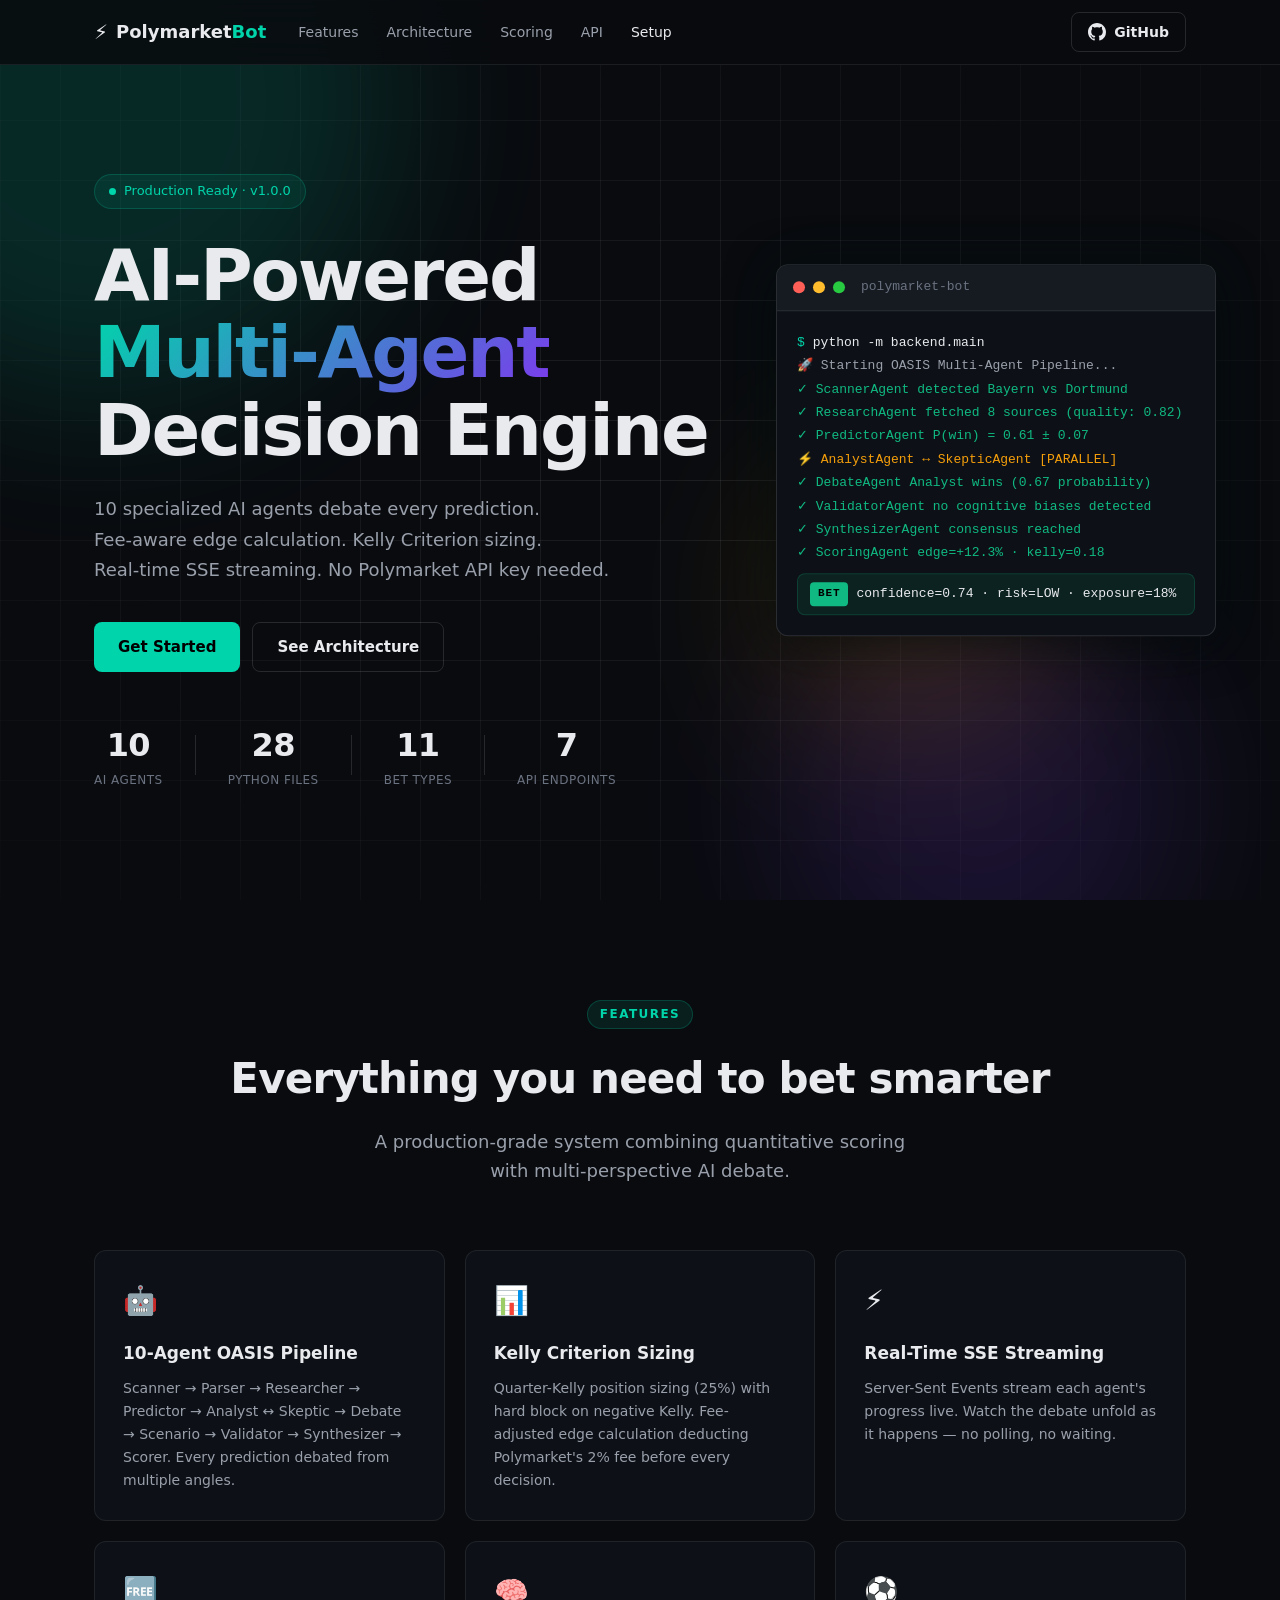
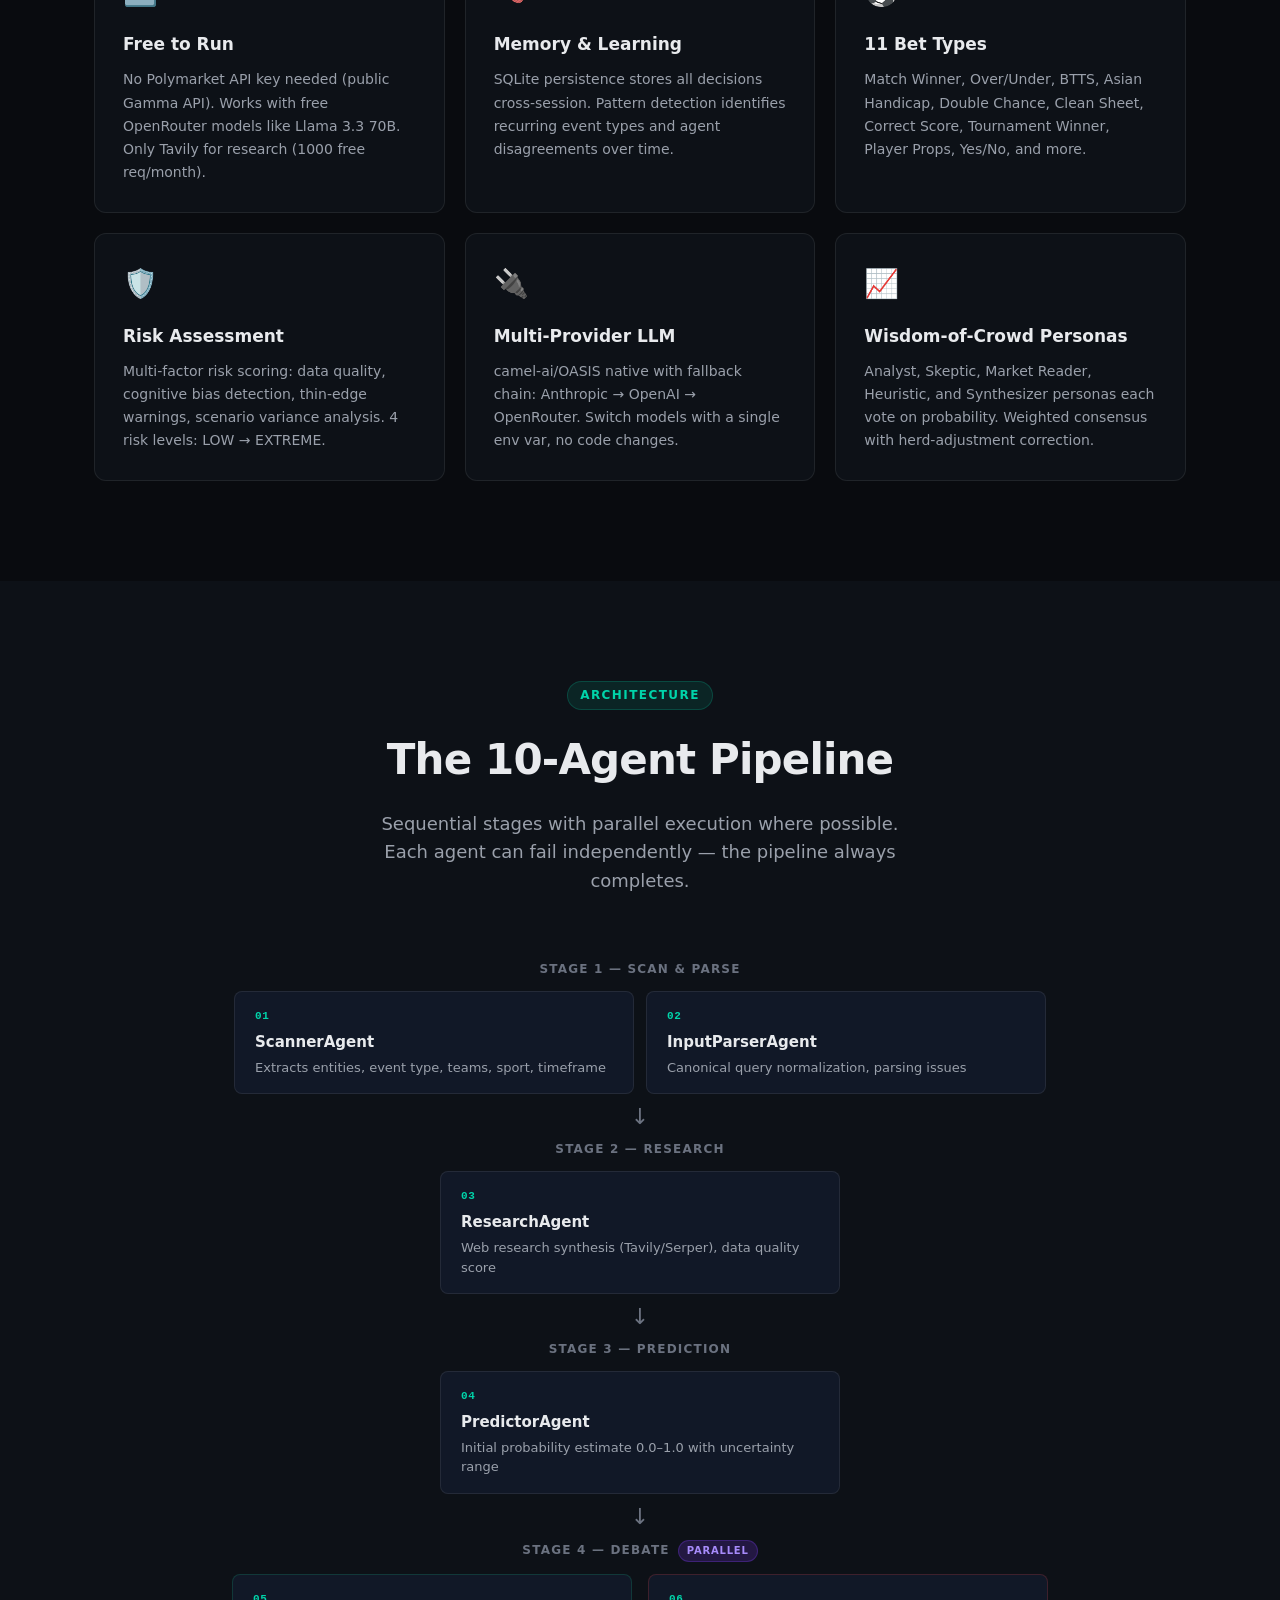
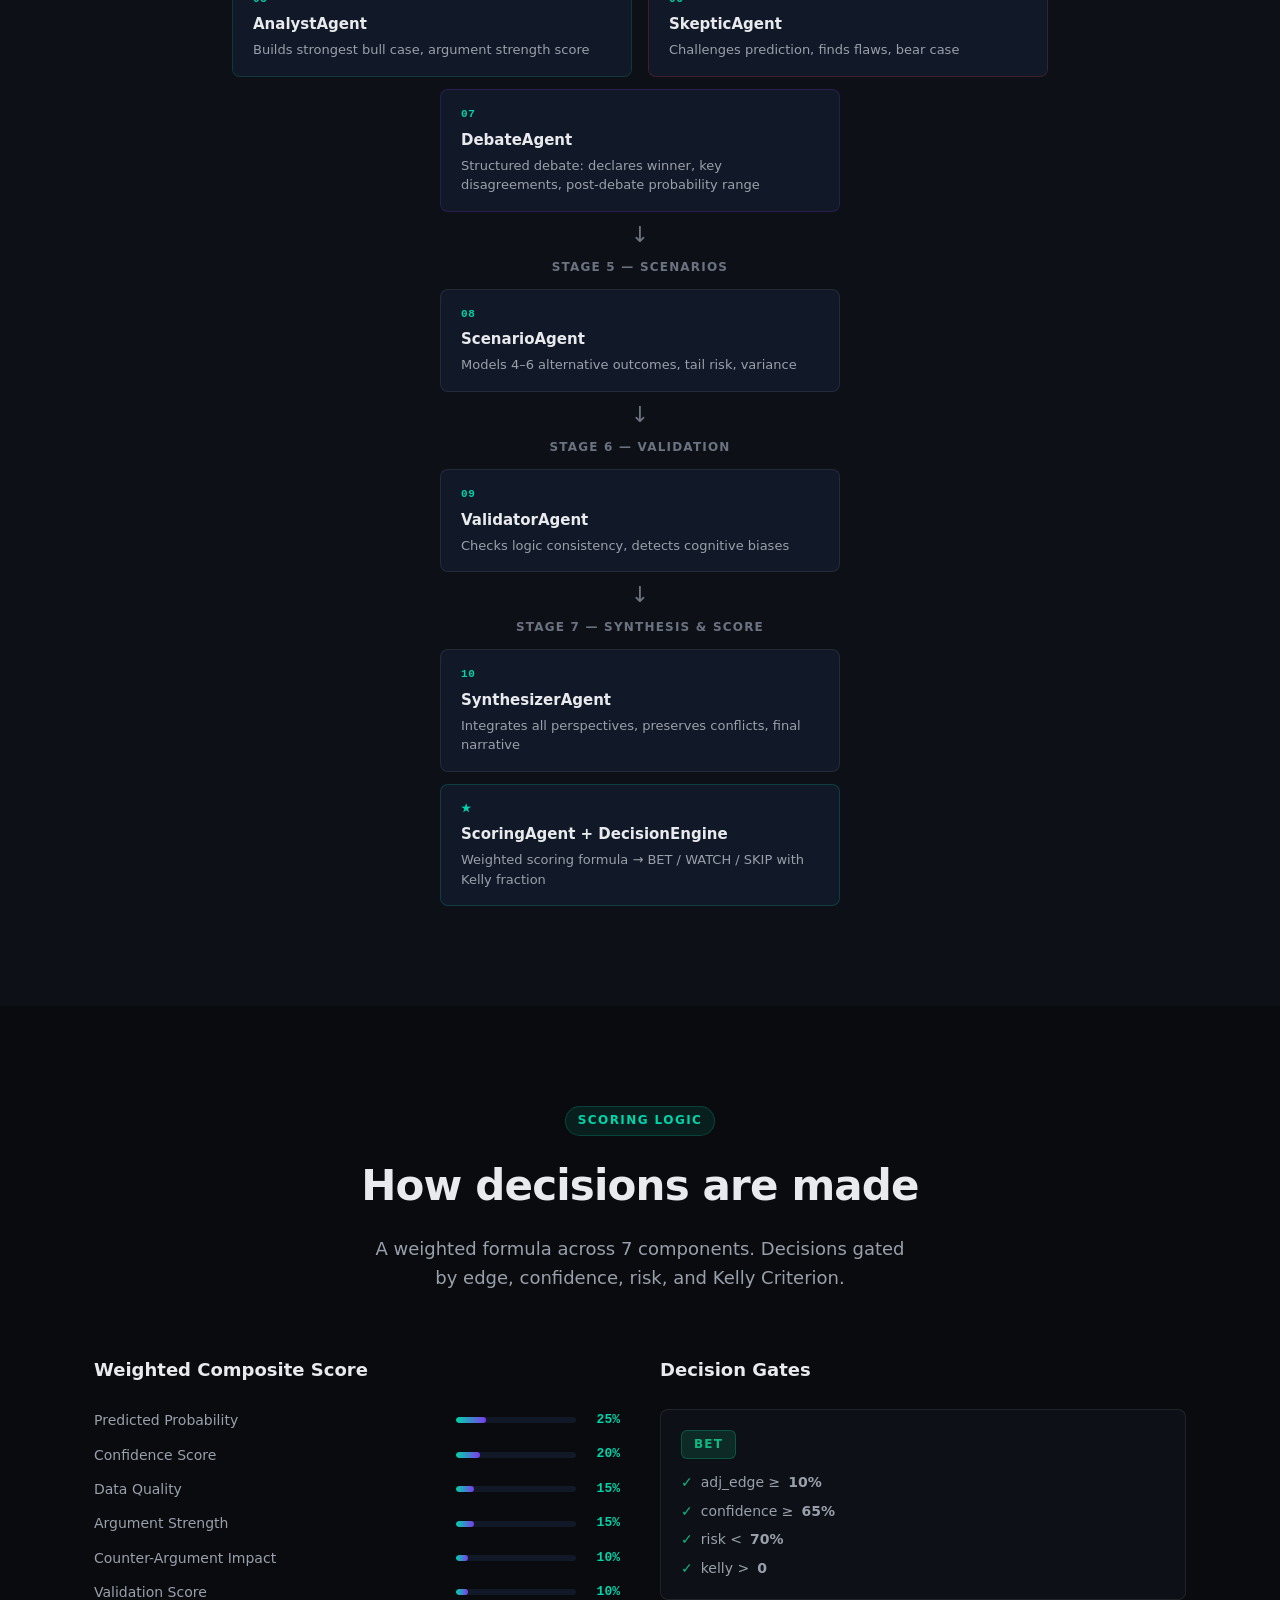
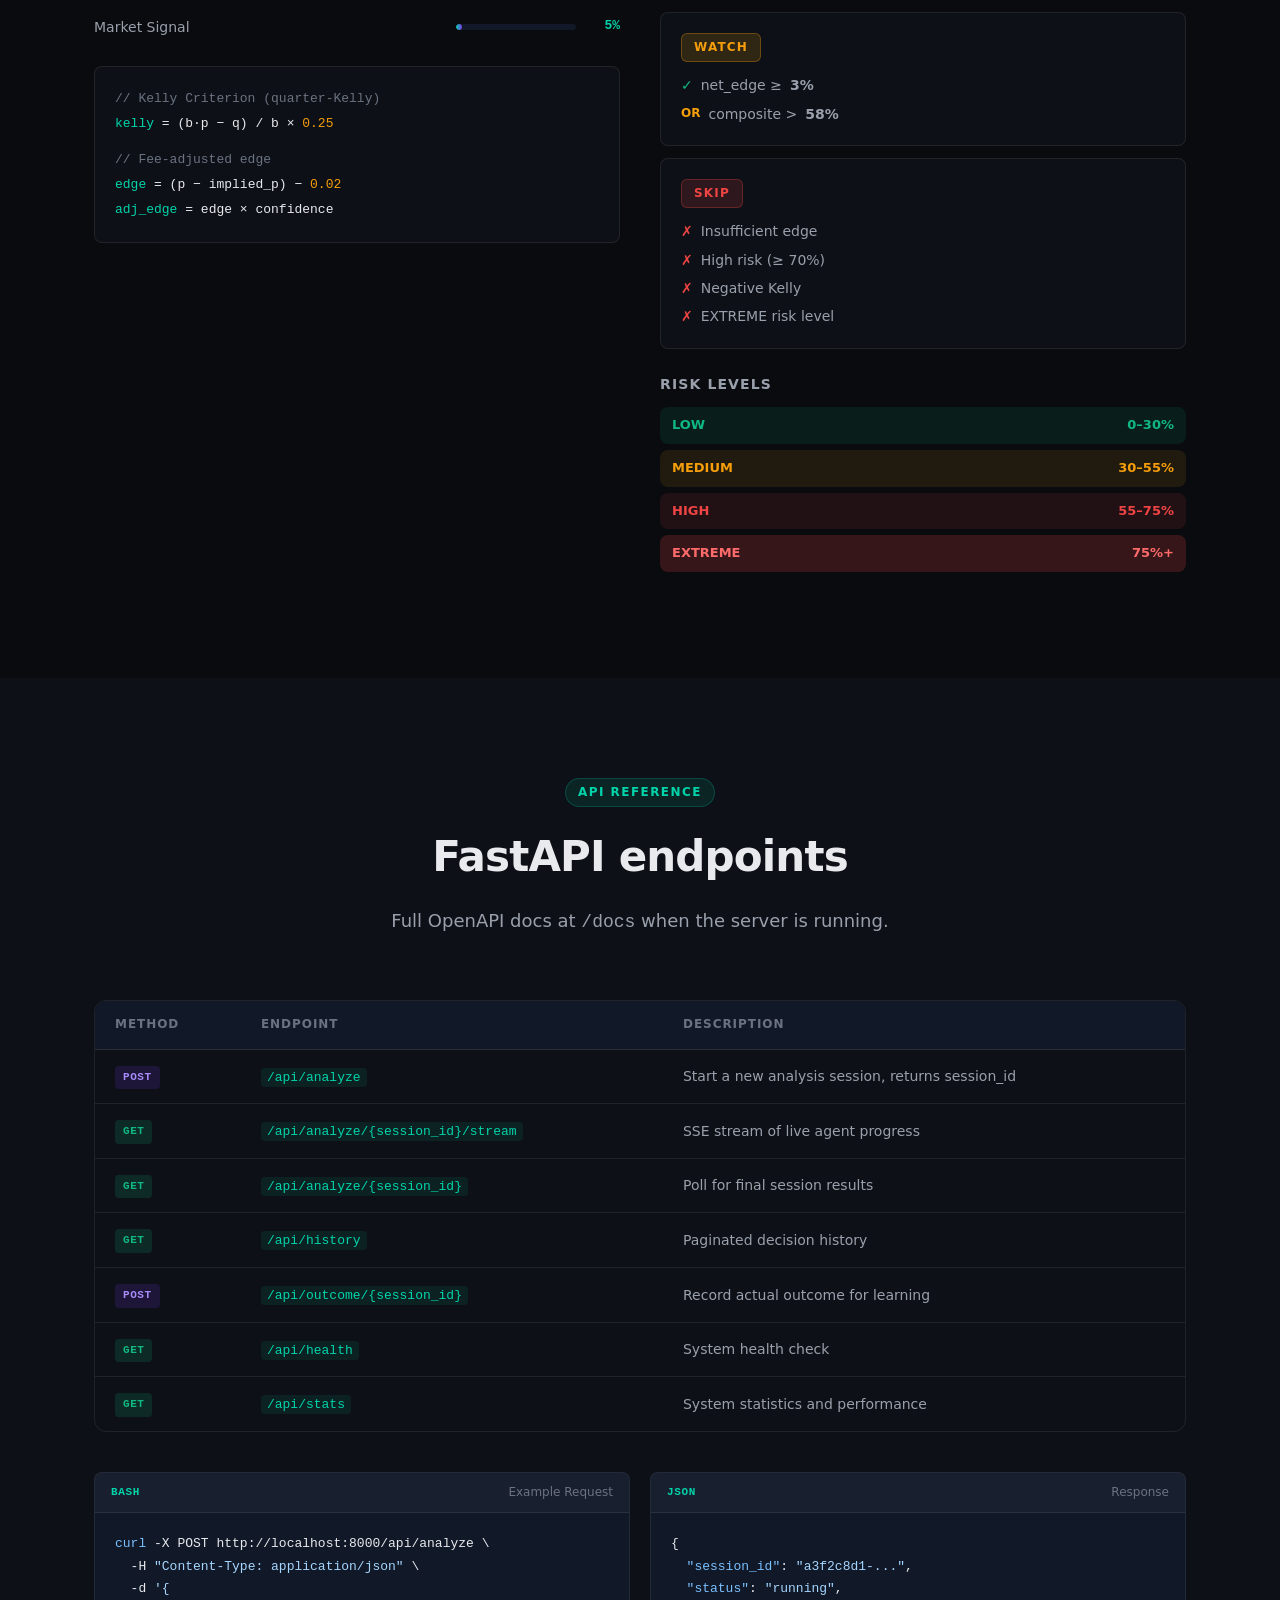
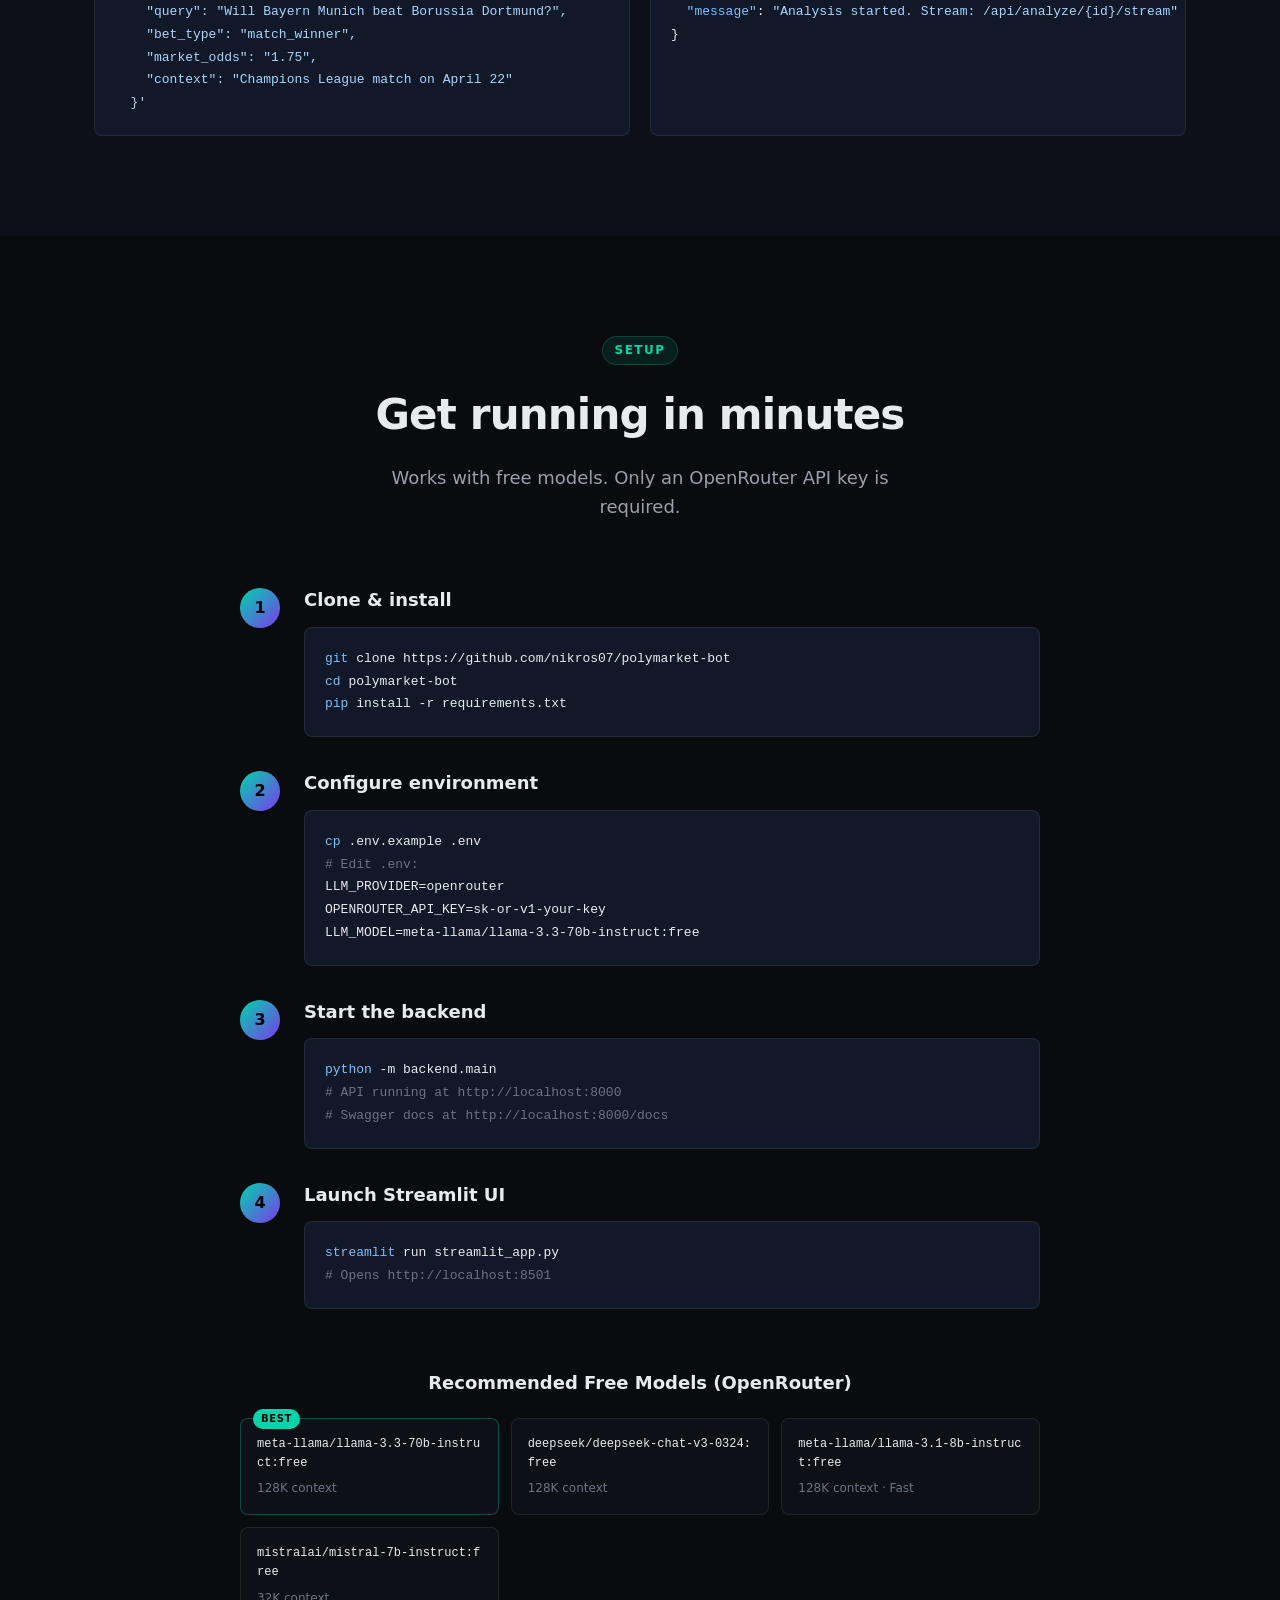
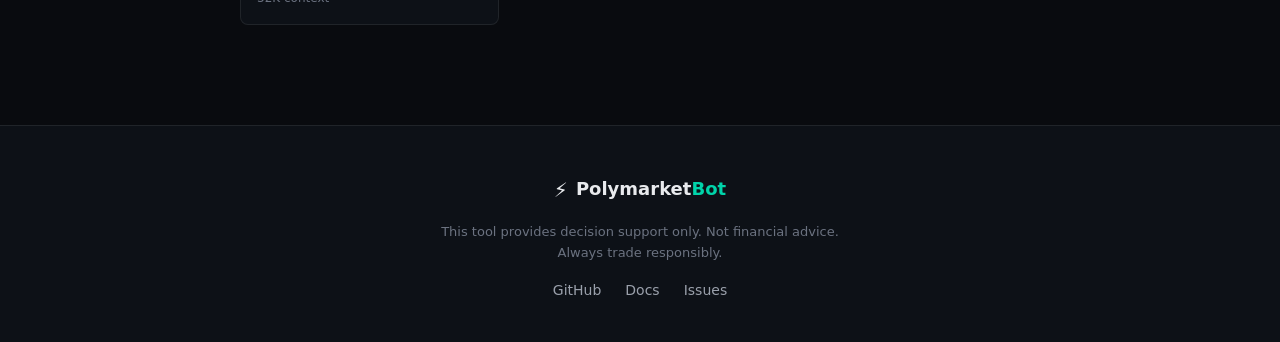
==== docs/index.html @ 9075e278 "feat: add GitHub Pages website for Polymarket Bot Dark-theme landing page in /docs with full project" ====
<!DOCTYPE html>
<html lang="en">
<head>
  <meta charset="UTF-8" />
  <meta name="viewport" content="width=device-width, initial-scale=1.0" />
  <title>Polymarket Bot — AI-Powered Multi-Agent Decision Engine</title>
  <meta name="description" content="10-agent OASIS architecture for sports betting & prediction markets. Kelly Criterion sizing, fee-aware edge calculation, real-time streaming." />
  <link rel="icon" href="data:image/svg+xml,<svg xmlns='http://www.w3.org/2000/svg' viewBox='0 0 100 100'><text y='.9em' font-size='90'>🤖</text></svg>" />
  <link rel="stylesheet" href="css/style.css" />
</head>
<body>

<!-- ─── NAV ─────────────────────────────────────────────────────────────── -->
<header class="nav-wrapper">
  <nav class="nav">
    <a class="nav-logo" href="#">
      <span class="logo-icon">⚡</span>
      <span class="logo-text">Polymarket<span class="accent">Bot</span></span>
    </a>
    <ul class="nav-links">
      <li><a href="#features">Features</a></li>
      <li><a href="#architecture">Architecture</a></li>
      <li><a href="#scoring">Scoring</a></li>
      <li><a href="#api">API</a></li>
      <li><a href="#setup">Setup</a></li>
    </ul>
    <a class="btn btn-outline nav-cta" href="https://github.com/nikros07/polymarket-bot" target="_blank">
      <svg width="18" height="18" viewBox="0 0 24 24" fill="currentColor"><path d="M12 0C5.37 0 0 5.37 0 12c0 5.31 3.435 9.795 8.205 11.385.6.105.825-.255.825-.57 0-.285-.015-1.23-.015-2.235-3.015.555-3.795-.735-4.035-1.41-.135-.345-.72-1.41-1.23-1.695-.42-.225-1.02-.78-.015-.795.945-.015 1.62.87 1.845 1.23 1.08 1.815 2.805 1.305 3.495.99.105-.78.42-1.305.765-1.605-2.67-.3-5.46-1.335-5.46-5.925 0-1.305.465-2.385 1.23-3.225-.12-.3-.54-1.53.12-3.18 0 0 1.005-.315 3.3 1.23.96-.27 1.98-.405 3-.405s2.04.135 3 .405c2.295-1.56 3.3-1.23 3.3-1.23.66 1.65.24 2.88.12 3.18.765.84 1.23 1.905 1.23 3.225 0 4.605-2.805 5.625-5.475 5.925.435.375.81 1.095.81 2.22 0 1.605-.015 2.895-.015 3.3 0 .315.225.69.825.57A12.02 12.02 0 0 0 24 12c0-6.63-5.37-12-12-12z"/></svg>
      GitHub
    </a>
  </nav>
</header>

<!-- ─── HERO ─────────────────────────────────────────────────────────────── -->
<section class="hero">
  <div class="hero-bg">
    <div class="hero-grid"></div>
    <div class="orb orb-1"></div>
    <div class="orb orb-2"></div>
    <div class="orb orb-3"></div>
  </div>
  <div class="container hero-content">
    <div class="badge">
      <span class="badge-dot"></span>
      Production Ready · v1.0.0
    </div>
    <h1 class="hero-title">
      AI-Powered<br />
      <span class="gradient-text">Multi-Agent</span><br />
      Decision Engine
    </h1>
    <p class="hero-sub">
      10 specialized AI agents debate every prediction.<br />
      Fee-aware edge calculation. Kelly Criterion sizing.<br />
      Real-time SSE streaming. No Polymarket API key needed.
    </p>
    <div class="hero-actions">
      <a class="btn btn-primary" href="#setup">Get Started</a>
      <a class="btn btn-ghost" href="#architecture">See Architecture</a>
    </div>
    <div class="hero-stats">
      <div class="stat">
        <span class="stat-num" data-target="10">0</span>
        <span class="stat-label">AI Agents</span>
      </div>
      <div class="stat-divider"></div>
      <div class="stat">
        <span class="stat-num" data-target="28">0</span>
        <span class="stat-label">Python Files</span>
      </div>
      <div class="stat-divider"></div>
      <div class="stat">
        <span class="stat-num" data-target="11">0</span>
        <span class="stat-label">Bet Types</span>
      </div>
      <div class="stat-divider"></div>
      <div class="stat">
        <span class="stat-num" data-target="7">0</span>
        <span class="stat-label">API Endpoints</span>
      </div>
    </div>
  </div>
  <div class="hero-terminal">
    <div class="terminal">
      <div class="terminal-bar">
        <span class="dot red"></span>
        <span class="dot yellow"></span>
        <span class="dot green"></span>
        <span class="terminal-title">polymarket-bot</span>
      </div>
      <div class="terminal-body" id="terminal-body">
        <div class="term-line"><span class="term-prompt">$</span> <span class="term-cmd">python -m backend.main</span></div>
        <div class="term-line term-info">🚀 Starting OASIS Multi-Agent Pipeline...</div>
        <div class="term-line term-ok">✓  ScannerAgent       detected Bayern vs Dortmund</div>
        <div class="term-line term-ok">✓  ResearchAgent      fetched 8 sources (quality: 0.82)</div>
        <div class="term-line term-ok">✓  PredictorAgent     P(win) = 0.61 ± 0.07</div>
        <div class="term-line term-warn">⚡ AnalystAgent  ↔  SkepticAgent  [PARALLEL]</div>
        <div class="term-line term-ok">✓  DebateAgent        Analyst wins (0.67 probability)</div>
        <div class="term-line term-ok">✓  ValidatorAgent     no cognitive biases detected</div>
        <div class="term-line term-ok">✓  SynthesizerAgent   consensus reached</div>
        <div class="term-line term-ok">✓  ScoringAgent       edge=+12.3% · kelly=0.18</div>
        <div class="term-line term-bet">
          <span class="decision-badge">BET</span>
          <span>confidence=0.74 · risk=LOW · exposure=18%</span>
        </div>
      </div>
    </div>
  </div>
</section>

<!-- ─── FEATURES ──────────────────────────────────────────────────────────── -->
<section id="features" class="section">
  <div class="container">
    <div class="section-header">
      <span class="section-tag">Features</span>
      <h2>Everything you need to bet smarter</h2>
      <p>A production-grade system combining quantitative scoring with multi-perspective AI debate.</p>
    </div>
    <div class="features-grid">
      <div class="feature-card">
        <div class="feature-icon">🤖</div>
        <h3>10-Agent OASIS Pipeline</h3>
        <p>Scanner → Parser → Researcher → Predictor → Analyst ↔ Skeptic → Debate → Scenario → Validator → Synthesizer → Scorer. Every prediction debated from multiple angles.</p>
      </div>
      <div class="feature-card">
        <div class="feature-icon">📊</div>
        <h3>Kelly Criterion Sizing</h3>
        <p>Quarter-Kelly position sizing (25%) with hard block on negative Kelly. Fee-adjusted edge calculation deducting Polymarket's 2% fee before every decision.</p>
      </div>
      <div class="feature-card">
        <div class="feature-icon">⚡</div>
        <h3>Real-Time SSE Streaming</h3>
        <p>Server-Sent Events stream each agent's progress live. Watch the debate unfold as it happens — no polling, no waiting.</p>
      </div>
      <div class="feature-card">
        <div class="feature-icon">🆓</div>
        <h3>Free to Run</h3>
        <p>No Polymarket API key needed (public Gamma API). Works with free OpenRouter models like Llama 3.3 70B. Only Tavily for research (1000 free req/month).</p>
      </div>
      <div class="feature-card">
        <div class="feature-icon">🧠</div>
        <h3>Memory & Learning</h3>
        <p>SQLite persistence stores all decisions cross-session. Pattern detection identifies recurring event types and agent disagreements over time.</p>
      </div>
      <div class="feature-card">
        <div class="feature-icon">⚽</div>
        <h3>11 Bet Types</h3>
        <p>Match Winner, Over/Under, BTTS, Asian Handicap, Double Chance, Clean Sheet, Correct Score, Tournament Winner, Player Props, Yes/No, and more.</p>
      </div>
      <div class="feature-card">
        <div class="feature-icon">🛡️</div>
        <h3>Risk Assessment</h3>
        <p>Multi-factor risk scoring: data quality, cognitive bias detection, thin-edge warnings, scenario variance analysis. 4 risk levels: LOW → EXTREME.</p>
      </div>
      <div class="feature-card">
        <div class="feature-icon">🔌</div>
        <h3>Multi-Provider LLM</h3>
        <p>camel-ai/OASIS native with fallback chain: Anthropic → OpenAI → OpenRouter. Switch models with a single env var, no code changes.</p>
      </div>
      <div class="feature-card">
        <div class="feature-icon">📈</div>
        <h3>Wisdom-of-Crowd Personas</h3>
        <p>Analyst, Skeptic, Market Reader, Heuristic, and Synthesizer personas each vote on probability. Weighted consensus with herd-adjustment correction.</p>
      </div>
    </div>
  </div>
</section>

<!-- ─── ARCHITECTURE ──────────────────────────────────────────────────────── -->
<section id="architecture" class="section section-dark">
  <div class="container">
    <div class="section-header">
      <span class="section-tag">Architecture</span>
      <h2>The 10-Agent Pipeline</h2>
      <p>Sequential stages with parallel execution where possible. Each agent can fail independently — the pipeline always completes.</p>
    </div>
    <div class="pipeline">

      <div class="pipeline-stage">
        <div class="stage-label">Stage 1 — Scan & Parse</div>
        <div class="stage-agents">
          <div class="agent-card">
            <span class="agent-num">01</span>
            <span class="agent-name">ScannerAgent</span>
            <span class="agent-desc">Extracts entities, event type, teams, sport, timeframe</span>
          </div>
          <div class="agent-card">
            <span class="agent-num">02</span>
            <span class="agent-name">InputParserAgent</span>
            <span class="agent-desc">Canonical query normalization, parsing issues</span>
          </div>
        </div>
        <div class="stage-arrow">↓</div>
      </div>

      <div class="pipeline-stage">
        <div class="stage-label">Stage 2 — Research</div>
        <div class="stage-agents">
          <div class="agent-card">
            <span class="agent-num">03</span>
            <span class="agent-name">ResearchAgent</span>
            <span class="agent-desc">Web research synthesis (Tavily/Serper), data quality score</span>
          </div>
        </div>
        <div class="stage-arrow">↓</div>
      </div>

      <div class="pipeline-stage">
        <div class="stage-label">Stage 3 — Prediction</div>
        <div class="stage-agents">
          <div class="agent-card">
            <span class="agent-num">04</span>
            <span class="agent-name">PredictorAgent</span>
            <span class="agent-desc">Initial probability estimate 0.0–1.0 with uncertainty range</span>
          </div>
        </div>
        <div class="stage-arrow">↓</div>
      </div>

      <div class="pipeline-stage">
        <div class="stage-label">Stage 4 — Debate <span class="parallel-badge">PARALLEL</span></div>
        <div class="stage-agents stage-parallel">
          <div class="agent-card agent-bull">
            <span class="agent-num">05</span>
            <span class="agent-name">AnalystAgent</span>
            <span class="agent-desc">Builds strongest bull case, argument strength score</span>
          </div>
          <div class="agent-card agent-bear">
            <span class="agent-num">06</span>
            <span class="agent-name">SkepticAgent</span>
            <span class="agent-desc">Challenges prediction, finds flaws, bear case</span>
          </div>
        </div>
        <div class="stage-agents" style="margin-top:12px">
          <div class="agent-card agent-debate">
            <span class="agent-num">07</span>
            <span class="agent-name">DebateAgent</span>
            <span class="agent-desc">Structured debate: declares winner, key disagreements, post-debate probability range</span>
          </div>
        </div>
        <div class="stage-arrow">↓</div>
      </div>

      <div class="pipeline-stage">
        <div class="stage-label">Stage 5 — Scenarios</div>
        <div class="stage-agents">
          <div class="agent-card">
            <span class="agent-num">08</span>
            <span class="agent-name">ScenarioAgent</span>
            <span class="agent-desc">Models 4–6 alternative outcomes, tail risk, variance</span>
          </div>
        </div>
        <div class="stage-arrow">↓</div>
      </div>

      <div class="pipeline-stage">
        <div class="stage-label">Stage 6 — Validation</div>
        <div class="stage-agents">
          <div class="agent-card">
            <span class="agent-num">09</span>
            <span class="agent-name">ValidatorAgent</span>
            <span class="agent-desc">Checks logic consistency, detects cognitive biases</span>
          </div>
        </div>
        <div class="stage-arrow">↓</div>
      </div>

      <div class="pipeline-stage">
        <div class="stage-label">Stage 7 — Synthesis & Score</div>
        <div class="stage-agents">
          <div class="agent-card">
            <span class="agent-num">10</span>
            <span class="agent-name">SynthesizerAgent</span>
            <span class="agent-desc">Integrates all perspectives, preserves conflicts, final narrative</span>
          </div>
        </div>
        <div class="stage-agents" style="margin-top:12px">
          <div class="agent-card agent-score">
            <span class="agent-num">★</span>
            <span class="agent-name">ScoringAgent + DecisionEngine</span>
            <span class="agent-desc">Weighted scoring formula → BET / WATCH / SKIP with Kelly fraction</span>
          </div>
        </div>
      </div>

    </div>
  </div>
</section>

<!-- ─── SCORING ───────────────────────────────────────────────────────────── -->
<section id="scoring" class="section">
  <div class="container">
    <div class="section-header">
      <span class="section-tag">Scoring Logic</span>
      <h2>How decisions are made</h2>
      <p>A weighted formula across 7 components. Decisions gated by edge, confidence, risk, and Kelly Criterion.</p>
    </div>

    <div class="scoring-layout">
      <div class="scoring-formula">
        <h3>Weighted Composite Score</h3>
        <div class="weights">
          <div class="weight-row">
            <span class="weight-label">Predicted Probability</span>
            <div class="weight-bar-wrap">
              <div class="weight-bar" style="--w: 25%"></div>
            </div>
            <span class="weight-pct">25%</span>
          </div>
          <div class="weight-row">
            <span class="weight-label">Confidence Score</span>
            <div class="weight-bar-wrap">
              <div class="weight-bar" style="--w: 20%"></div>
            </div>
            <span class="weight-pct">20%</span>
          </div>
          <div class="weight-row">
            <span class="weight-label">Data Quality</span>
            <div class="weight-bar-wrap">
              <div class="weight-bar" style="--w: 15%"></div>
            </div>
            <span class="weight-pct">15%</span>
          </div>
          <div class="weight-row">
            <span class="weight-label">Argument Strength</span>
            <div class="weight-bar-wrap">
              <div class="weight-bar" style="--w: 15%"></div>
            </div>
            <span class="weight-pct">15%</span>
          </div>
          <div class="weight-row">
            <span class="weight-label">Counter-Argument Impact</span>
            <div class="weight-bar-wrap">
              <div class="weight-bar" style="--w: 10%"></div>
            </div>
            <span class="weight-pct">10%</span>
          </div>
          <div class="weight-row">
            <span class="weight-label">Validation Score</span>
            <div class="weight-bar-wrap">
              <div class="weight-bar" style="--w: 10%"></div>
            </div>
            <span class="weight-pct">10%</span>
          </div>
          <div class="weight-row">
            <span class="weight-label">Market Signal</span>
            <div class="weight-bar-wrap">
              <div class="weight-bar" style="--w: 5%"></div>
            </div>
            <span class="weight-pct">5%</span>
          </div>
        </div>

        <div class="formula-box">
          <div class="formula-line">
            <span class="formula-comment">// Kelly Criterion (quarter-Kelly)</span>
          </div>
          <div class="formula-line">
            <span class="formula-var">kelly</span> = (b·p − q) / b × <span class="formula-val">0.25</span>
          </div>
          <div class="formula-line" style="margin-top:12px">
            <span class="formula-comment">// Fee-adjusted edge</span>
          </div>
          <div class="formula-line">
            <span class="formula-var">edge</span> = (p − implied_p) − <span class="formula-val">0.02</span>
          </div>
          <div class="formula-line">
            <span class="formula-var">adj_edge</span> = edge × confidence
          </div>
        </div>
      </div>

      <div class="decision-gates">
        <h3>Decision Gates</h3>
        <div class="gate gate-bet">
          <div class="gate-header">
            <span class="gate-badge bet">BET</span>
          </div>
          <ul class="gate-conditions">
            <li><span class="check">✓</span> adj_edge ≥ <strong>10%</strong></li>
            <li><span class="check">✓</span> confidence ≥ <strong>65%</strong></li>
            <li><span class="check">✓</span> risk &lt; <strong>70%</strong></li>
            <li><span class="check">✓</span> kelly &gt; <strong>0</strong></li>
          </ul>
        </div>
        <div class="gate gate-watch">
          <div class="gate-header">
            <span class="gate-badge watch">WATCH</span>
          </div>
          <ul class="gate-conditions">
            <li><span class="check">✓</span> net_edge ≥ <strong>3%</strong></li>
            <li><span class="check alt">OR</span> composite &gt; <strong>58%</strong></li>
          </ul>
        </div>
        <div class="gate gate-skip">
          <div class="gate-header">
            <span class="gate-badge skip">SKIP</span>
          </div>
          <ul class="gate-conditions">
            <li><span class="x">✗</span> Insufficient edge</li>
            <li><span class="x">✗</span> High risk (≥ 70%)</li>
            <li><span class="x">✗</span> Negative Kelly</li>
            <li><span class="x">✗</span> EXTREME risk level</li>
          </ul>
        </div>

        <div class="risk-levels">
          <h4>Risk Levels</h4>
          <div class="risk-row risk-low"><span>LOW</span><span>0–30%</span></div>
          <div class="risk-row risk-med"><span>MEDIUM</span><span>30–55%</span></div>
          <div class="risk-row risk-high"><span>HIGH</span><span>55–75%</span></div>
          <div class="risk-row risk-ext"><span>EXTREME</span><span>75%+</span></div>
        </div>
      </div>
    </div>
  </div>
</section>

<!-- ─── API ───────────────────────────────────────────────────────────────── -->
<section id="api" class="section section-dark">
  <div class="container">
    <div class="section-header">
      <span class="section-tag">API Reference</span>
      <h2>FastAPI endpoints</h2>
      <p>Full OpenAPI docs at <code>/docs</code> when the server is running.</p>
    </div>
    <div class="api-table-wrap">
      <table class="api-table">
        <thead>
          <tr>
            <th>Method</th>
            <th>Endpoint</th>
            <th>Description</th>
          </tr>
        </thead>
        <tbody>
          <tr>
            <td><span class="method post">POST</span></td>
            <td><code>/api/analyze</code></td>
            <td>Start a new analysis session, returns session_id</td>
          </tr>
          <tr>
            <td><span class="method get">GET</span></td>
            <td><code>/api/analyze/{session_id}/stream</code></td>
            <td>SSE stream of live agent progress</td>
          </tr>
          <tr>
            <td><span class="method get">GET</span></td>
            <td><code>/api/analyze/{session_id}</code></td>
            <td>Poll for final session results</td>
          </tr>
          <tr>
            <td><span class="method get">GET</span></td>
            <td><code>/api/history</code></td>
            <td>Paginated decision history</td>
          </tr>
          <tr>
            <td><span class="method post">POST</span></td>
            <td><code>/api/outcome/{session_id}</code></td>
            <td>Record actual outcome for learning</td>
          </tr>
          <tr>
            <td><span class="method get">GET</span></td>
            <td><code>/api/health</code></td>
            <td>System health check</td>
          </tr>
          <tr>
            <td><span class="method get">GET</span></td>
            <td><code>/api/stats</code></td>
            <td>System statistics and performance</td>
          </tr>
        </tbody>
      </table>
    </div>

    <div class="api-example">
      <div class="code-block">
        <div class="code-header">
          <span class="code-lang">bash</span>
          <span>Example Request</span>
        </div>
        <pre class="code-body"><span class="c-cmd">curl</span> -X POST http://localhost:8000/api/analyze \
  -H <span class="c-str">"Content-Type: application/json"</span> \
  -d <span class="c-str">'{
    "query": "Will Bayern Munich beat Borussia Dortmund?",
    "bet_type": "match_winner",
    "market_odds": "1.75",
    "context": "Champions League match on April 22"
  }'</span></pre>
      </div>
      <div class="code-block">
        <div class="code-header">
          <span class="code-lang">json</span>
          <span>Response</span>
        </div>
        <pre class="code-body">{
  <span class="c-key">"session_id"</span>: <span class="c-str">"a3f2c8d1-..."</span>,
  <span class="c-key">"status"</span>: <span class="c-str">"running"</span>,
  <span class="c-key">"message"</span>: <span class="c-str">"Analysis started. Stream: /api/analyze/{id}/stream"</span>
}</pre>
      </div>
    </div>
  </div>
</section>

<!-- ─── SETUP ─────────────────────────────────────────────────────────────── -->
<section id="setup" class="section">
  <div class="container">
    <div class="section-header">
      <span class="section-tag">Setup</span>
      <h2>Get running in minutes</h2>
      <p>Works with free models. Only an OpenRouter API key is required.</p>
    </div>

    <div class="setup-steps">
      <div class="step">
        <div class="step-num">1</div>
        <div class="step-content">
          <h3>Clone & install</h3>
          <div class="code-block">
            <pre class="code-body"><span class="c-cmd">git</span> clone https://github.com/nikros07/polymarket-bot
<span class="c-cmd">cd</span> polymarket-bot
<span class="c-cmd">pip</span> install -r requirements.txt</pre>
          </div>
        </div>
      </div>
      <div class="step">
        <div class="step-num">2</div>
        <div class="step-content">
          <h3>Configure environment</h3>
          <div class="code-block">
            <pre class="code-body"><span class="c-cmd">cp</span> .env.example .env
<span class="c-comment"># Edit .env:</span>
LLM_PROVIDER=openrouter
OPENROUTER_API_KEY=sk-or-v1-your-key
LLM_MODEL=meta-llama/llama-3.3-70b-instruct:free</pre>
          </div>
        </div>
      </div>
      <div class="step">
        <div class="step-num">3</div>
        <div class="step-content">
          <h3>Start the backend</h3>
          <div class="code-block">
            <pre class="code-body"><span class="c-cmd">python</span> -m backend.main
<span class="c-comment"># API running at http://localhost:8000</span>
<span class="c-comment"># Swagger docs at http://localhost:8000/docs</span></pre>
          </div>
        </div>
      </div>
      <div class="step">
        <div class="step-num">4</div>
        <div class="step-content">
          <h3>Launch Streamlit UI</h3>
          <div class="code-block">
            <pre class="code-body"><span class="c-cmd">streamlit</span> run streamlit_app.py
<span class="c-comment"># Opens http://localhost:8501</span></pre>
          </div>
        </div>
      </div>
    </div>

    <div class="free-models">
      <h3>Recommended Free Models (OpenRouter)</h3>
      <div class="models-grid">
        <div class="model-card model-best">
          <span class="model-badge">Best</span>
          <span class="model-name">meta-llama/llama-3.3-70b-instruct:free</span>
          <span class="model-ctx">128K context</span>
        </div>
        <div class="model-card">
          <span class="model-name">deepseek/deepseek-chat-v3-0324:free</span>
          <span class="model-ctx">128K context</span>
        </div>
        <div class="model-card">
          <span class="model-name">meta-llama/llama-3.1-8b-instruct:free</span>
          <span class="model-ctx">128K context · Fast</span>
        </div>
        <div class="model-card">
          <span class="model-name">mistralai/mistral-7b-instruct:free</span>
          <span class="model-ctx">32K context</span>
        </div>
      </div>
    </div>
  </div>
</section>

<!-- ─── FOOTER ────────────────────────────────────────────────────────────── -->
<footer class="footer">
  <div class="container footer-inner">
    <div class="footer-brand">
      <span class="logo-icon">⚡</span>
      <span class="logo-text">Polymarket<span class="accent">Bot</span></span>
    </div>
    <p class="footer-disclaimer">
      This tool provides decision support only. Not financial advice. Always trade responsibly.
    </p>
    <div class="footer-links">
      <a href="https://github.com/nikros07/polymarket-bot" target="_blank">GitHub</a>
      <a href="https://github.com/nikros07/polymarket-bot/blob/main/README.md" target="_blank">Docs</a>
      <a href="https://github.com/nikros07/polymarket-bot/issues" target="_blank">Issues</a>
    </div>
  </div>
</footer>

<script src="js/app.js"></script>
</body>
</html>
---- docs/css/style.css ----
/* ─── RESET & BASE ──────────────────────────────────────────────────────── */
*, *::before, *::after { box-sizing: border-box; margin: 0; padding: 0; }

:root {
  --bg: #090b0f;
  --bg-2: #0d1117;
  --bg-3: #111827;
  --border: rgba(255,255,255,0.08);
  --border-2: rgba(255,255,255,0.12);
  --text: #e8eaed;
  --text-2: #9aa0ab;
  --text-3: #6b7280;
  --accent: #00d4aa;
  --accent-2: #7c3aed;
  --accent-3: #f59e0b;
  --bet: #10b981;
  --watch: #f59e0b;
  --skip: #ef4444;
  --font: 'Inter', system-ui, -apple-system, sans-serif;
  --mono: 'JetBrains Mono', 'Fira Code', ui-monospace, monospace;
  --radius: 12px;
  --radius-sm: 8px;
  --shadow: 0 4px 24px rgba(0,0,0,0.4);
  --shadow-lg: 0 8px 48px rgba(0,0,0,0.6);
}

html { scroll-behavior: smooth; }

body {
  background: var(--bg);
  color: var(--text);
  font-family: var(--font);
  font-size: 16px;
  line-height: 1.6;
  overflow-x: hidden;
}

@import url('https://fonts.googleapis.com/css2?family=Inter:wght@300;400;500;600;700;800&display=swap');

/* ─── LAYOUT ────────────────────────────────────────────────────────────── */
.container {
  max-width: 1140px;
  margin: 0 auto;
  padding: 0 24px;
}

.section {
  padding: 100px 0;
}

.section-dark {
  background: var(--bg-2);
}

.section-header {
  text-align: center;
  margin-bottom: 64px;
}

.section-header h2 {
  font-size: clamp(28px, 4vw, 42px);
  font-weight: 800;
  letter-spacing: -0.02em;
  margin-bottom: 16px;
}

.section-header p {
  color: var(--text-2);
  font-size: 18px;
  max-width: 540px;
  margin: 0 auto;
}

.section-tag {
  display: inline-block;
  font-size: 12px;
  font-weight: 600;
  letter-spacing: 0.12em;
  text-transform: uppercase;
  color: var(--accent);
  background: rgba(0,212,170,0.1);
  border: 1px solid rgba(0,212,170,0.2);
  padding: 4px 12px;
  border-radius: 100px;
  margin-bottom: 16px;
}

/* ─── BUTTONS ───────────────────────────────────────────────────────────── */
.btn {
  display: inline-flex;
  align-items: center;
  gap: 8px;
  padding: 12px 24px;
  border-radius: var(--radius-sm);
  font-size: 15px;
  font-weight: 600;
  text-decoration: none;
  transition: all 0.2s;
  cursor: pointer;
  border: none;
}

.btn-primary {
  background: var(--accent);
  color: #000;
}
.btn-primary:hover { background: #00bfa0; transform: translateY(-1px); box-shadow: 0 4px 16px rgba(0,212,170,0.3); }

.btn-ghost {
  background: transparent;
  color: var(--text);
  border: 1px solid var(--border-2);
}
.btn-ghost:hover { border-color: var(--accent); color: var(--accent); }

.btn-outline {
  background: transparent;
  color: var(--text);
  border: 1px solid var(--border-2);
}
.btn-outline:hover { border-color: var(--border-2); background: rgba(255,255,255,0.05); }

/* ─── NAV ───────────────────────────────────────────────────────────────── */
.nav-wrapper {
  position: fixed;
  top: 0;
  left: 0;
  right: 0;
  z-index: 100;
  background: rgba(9,11,15,0.85);
  backdrop-filter: blur(16px);
  border-bottom: 1px solid var(--border);
}

.nav {
  max-width: 1140px;
  margin: 0 auto;
  padding: 0 24px;
  height: 64px;
  display: flex;
  align-items: center;
  gap: 32px;
}

.nav-logo {
  display: flex;
  align-items: center;
  gap: 8px;
  text-decoration: none;
  font-weight: 700;
  font-size: 18px;
  color: var(--text);
  flex-shrink: 0;
}

.logo-icon { font-size: 20px; }
.accent { color: var(--accent); }

.nav-links {
  display: flex;
  gap: 28px;
  list-style: none;
  flex: 1;
}

.nav-links a {
  color: var(--text-2);
  text-decoration: none;
  font-size: 14px;
  font-weight: 500;
  transition: color 0.2s;
}
.nav-links a:hover { color: var(--text); }

.nav-cta {
  margin-left: auto;
  font-size: 14px;
  padding: 8px 16px;
}

@media (max-width: 700px) {
  .nav-links { display: none; }
}

/* ─── HERO ──────────────────────────────────────────────────────────────── */
.hero {
  min-height: 100vh;
  display: flex;
  align-items: center;
  padding-top: 64px;
  position: relative;
  overflow: hidden;
}

.hero-bg {
  position: absolute;
  inset: 0;
  pointer-events: none;
}

.hero-grid {
  position: absolute;
  inset: 0;
  background-image:
    linear-gradient(var(--border) 1px, transparent 1px),
    linear-gradient(90deg, var(--border) 1px, transparent 1px);
  background-size: 60px 60px;
  mask-image: radial-gradient(ellipse 80% 80% at 50% 50%, black, transparent);
}

.orb {
  position: absolute;
  border-radius: 50%;
  filter: blur(80px);
  opacity: 0.15;
}
.orb-1 { width: 600px; height: 600px; background: var(--accent); top: -200px; left: -200px; }
.orb-2 { width: 400px; height: 400px; background: var(--accent-2); bottom: -100px; right: 100px; }
.orb-3 { width: 300px; height: 300px; background: var(--accent-3); top: 50%; left: 60%; }

.hero-content {
  position: relative;
  z-index: 1;
  padding: 80px 24px;
  flex: 1;
}

.badge {
  display: inline-flex;
  align-items: center;
  gap: 8px;
  background: rgba(0,212,170,0.08);
  border: 1px solid rgba(0,212,170,0.2);
  color: var(--accent);
  font-size: 13px;
  font-weight: 500;
  padding: 6px 14px;
  border-radius: 100px;
  margin-bottom: 28px;
}

.badge-dot {
  width: 7px;
  height: 7px;
  border-radius: 50%;
  background: var(--accent);
  animation: pulse 2s infinite;
}

@keyframes pulse {
  0%,100% { opacity: 1; transform: scale(1); }
  50% { opacity: 0.5; transform: scale(0.85); }
}

.hero-title {
  font-size: clamp(36px, 6vw, 72px);
  font-weight: 800;
  letter-spacing: -0.03em;
  line-height: 1.08;
  margin-bottom: 24px;
}

.gradient-text {
  background: linear-gradient(135deg, var(--accent), var(--accent-2));
  -webkit-background-clip: text;
  -webkit-text-fill-color: transparent;
  background-clip: text;
}

.hero-sub {
  color: var(--text-2);
  font-size: 18px;
  line-height: 1.7;
  margin-bottom: 36px;
  max-width: 520px;
}

.hero-actions {
  display: flex;
  gap: 12px;
  flex-wrap: wrap;
  margin-bottom: 48px;
}

.hero-stats {
  display: flex;
  align-items: center;
  gap: 32px;
  flex-wrap: wrap;
}

.stat { text-align: center; }
.stat-num {
  display: block;
  font-size: 32px;
  font-weight: 800;
  color: var(--text);
  letter-spacing: -0.02em;
}
.stat-label {
  display: block;
  font-size: 12px;
  color: var(--text-3);
  font-weight: 500;
  letter-spacing: 0.04em;
  text-transform: uppercase;
}
.stat-divider {
  width: 1px;
  height: 40px;
  background: var(--border-2);
}

/* ─── TERMINAL ──────────────────────────────────────────────────────────── */
.hero-terminal {
  position: absolute;
  right: 5%;
  top: 50%;
  transform: translateY(-50%);
  width: 440px;
  z-index: 1;
}

@media (max-width: 1100px) {
  .hero-terminal { display: none; }
}

.terminal {
  background: #0d1117;
  border: 1px solid var(--border-2);
  border-radius: var(--radius);
  box-shadow: var(--shadow-lg), 0 0 60px rgba(0,212,170,0.06);
  overflow: hidden;
}

.terminal-bar {
  background: #161b22;
  padding: 12px 16px;
  display: flex;
  align-items: center;
  gap: 8px;
  border-bottom: 1px solid var(--border);
}

.dot { width: 12px; height: 12px; border-radius: 50%; }
.dot.red { background: #ff5f57; }
.dot.yellow { background: #ffbd2e; }
.dot.green { background: #28ca41; }
.terminal-title { margin-left: 8px; font-size: 13px; color: var(--text-3); font-family: var(--mono); }

.terminal-body {
  padding: 20px;
  font-family: var(--mono);
  font-size: 13px;
  line-height: 1.8;
}

.term-line { display: flex; align-items: baseline; gap: 8px; }
.term-prompt { color: var(--accent); }
.term-cmd { color: var(--text); }
.term-info { color: var(--text-2); }
.term-ok { color: #10b981; }
.term-warn { color: var(--accent-3); }
.term-bet {
  margin-top: 8px;
  padding: 8px 12px;
  background: rgba(16,185,129,0.1);
  border: 1px solid rgba(16,185,129,0.2);
  border-radius: var(--radius-sm);
  align-items: center;
}
.decision-badge {
  background: var(--bet);
  color: #000;
  font-weight: 800;
  font-size: 11px;
  padding: 2px 8px;
  border-radius: 4px;
  letter-spacing: 0.08em;
  flex-shrink: 0;
}

/* ─── FEATURES ──────────────────────────────────────────────────────────── */
.features-grid {
  display: grid;
  grid-template-columns: repeat(auto-fill, minmax(320px, 1fr));
  gap: 20px;
}

.feature-card {
  background: var(--bg-2);
  border: 1px solid var(--border);
  border-radius: var(--radius);
  padding: 28px;
  transition: border-color 0.2s, transform 0.2s;
}

.feature-card:hover {
  border-color: var(--border-2);
  transform: translateY(-2px);
}

.feature-icon {
  font-size: 28px;
  margin-bottom: 16px;
}

.feature-card h3 {
  font-size: 17px;
  font-weight: 700;
  margin-bottom: 10px;
}

.feature-card p {
  color: var(--text-2);
  font-size: 14px;
  line-height: 1.65;
}

/* ─── PIPELINE ──────────────────────────────────────────────────────────── */
.pipeline {
  max-width: 860px;
  margin: 0 auto;
  display: flex;
  flex-direction: column;
  gap: 0;
}

.pipeline-stage {
  display: flex;
  flex-direction: column;
  align-items: center;
}

.stage-label {
  font-size: 12px;
  font-weight: 700;
  letter-spacing: 0.1em;
  text-transform: uppercase;
  color: var(--text-3);
  margin-bottom: 12px;
  display: flex;
  align-items: center;
  gap: 8px;
}

.parallel-badge {
  background: rgba(124,58,237,0.2);
  border: 1px solid rgba(124,58,237,0.3);
  color: #a78bfa;
  font-size: 10px;
  padding: 2px 8px;
  border-radius: 100px;
  letter-spacing: 0.08em;
}

.stage-agents {
  display: flex;
  gap: 12px;
  width: 100%;
  justify-content: center;
}

.stage-parallel {
  gap: 16px;
}

.agent-card {
  background: var(--bg-3);
  border: 1px solid var(--border);
  border-radius: var(--radius-sm);
  padding: 16px 20px;
  display: flex;
  flex-direction: column;
  gap: 4px;
  flex: 1;
  max-width: 400px;
  transition: border-color 0.2s;
}

.agent-card:hover { border-color: var(--accent); }

.agent-bull { border-color: rgba(16,185,129,0.2); }
.agent-bull:hover { border-color: rgba(16,185,129,0.5); }
.agent-bear { border-color: rgba(239,68,68,0.2); }
.agent-bear:hover { border-color: rgba(239,68,68,0.5); }
.agent-debate { border-color: rgba(124,58,237,0.2); }
.agent-debate:hover { border-color: rgba(124,58,237,0.5); }
.agent-score { border-color: rgba(0,212,170,0.2); }
.agent-score:hover { border-color: rgba(0,212,170,0.5); }

.agent-num {
  font-size: 11px;
  font-weight: 700;
  color: var(--accent);
  font-family: var(--mono);
  letter-spacing: 0.05em;
}

.agent-name {
  font-size: 15px;
  font-weight: 700;
  color: var(--text);
}

.agent-desc {
  font-size: 13px;
  color: var(--text-2);
  line-height: 1.5;
}

.stage-arrow {
  color: var(--text-3);
  font-size: 22px;
  padding: 12px 0;
  line-height: 1;
}

/* ─── SCORING ───────────────────────────────────────────────────────────── */
.scoring-layout {
  display: grid;
  grid-template-columns: 1fr 1fr;
  gap: 40px;
  align-items: start;
}

@media (max-width: 860px) {
  .scoring-layout { grid-template-columns: 1fr; }
}

.scoring-formula h3,
.decision-gates h3 {
  font-size: 18px;
  font-weight: 700;
  margin-bottom: 24px;
}

.weights { display: flex; flex-direction: column; gap: 12px; margin-bottom: 28px; }

.weight-row {
  display: grid;
  grid-template-columns: 1fr auto auto;
  align-items: center;
  gap: 12px;
}

.weight-label {
  font-size: 14px;
  color: var(--text-2);
}

.weight-bar-wrap {
  width: 120px;
  height: 6px;
  background: var(--bg-3);
  border-radius: 100px;
  overflow: hidden;
}

.weight-bar {
  height: 100%;
  width: var(--w);
  background: linear-gradient(90deg, var(--accent), var(--accent-2));
  border-radius: 100px;
  animation: grow-bar 1s ease-out forwards;
  transform-origin: left;
}

@keyframes grow-bar {
  from { width: 0; }
  to { width: var(--w); }
}

.weight-pct {
  font-size: 13px;
  font-weight: 700;
  color: var(--accent);
  font-family: var(--mono);
  min-width: 32px;
  text-align: right;
}

.formula-box {
  background: var(--bg-2);
  border: 1px solid var(--border);
  border-radius: var(--radius-sm);
  padding: 20px;
  font-family: var(--mono);
  font-size: 13px;
  line-height: 1.9;
}

.formula-comment { color: var(--text-3); }
.formula-var { color: var(--accent); }
.formula-val { color: var(--accent-3); }

.gate {
  background: var(--bg-2);
  border: 1px solid var(--border);
  border-radius: var(--radius-sm);
  padding: 20px;
  margin-bottom: 12px;
}

.gate-header { margin-bottom: 12px; }

.gate-badge {
  display: inline-block;
  font-size: 12px;
  font-weight: 800;
  letter-spacing: 0.1em;
  padding: 4px 12px;
  border-radius: 6px;
}

.gate-badge.bet { background: rgba(16,185,129,0.15); color: var(--bet); border: 1px solid rgba(16,185,129,0.3); }
.gate-badge.watch { background: rgba(245,158,11,0.15); color: var(--watch); border: 1px solid rgba(245,158,11,0.3); }
.gate-badge.skip { background: rgba(239,68,68,0.15); color: var(--skip); border: 1px solid rgba(239,68,68,0.3); }

.gate-conditions {
  list-style: none;
  display: flex;
  flex-direction: column;
  gap: 6px;
}

.gate-conditions li {
  font-size: 14px;
  color: var(--text-2);
  display: flex;
  align-items: center;
  gap: 8px;
}

.check { color: var(--bet); }
.check.alt { color: var(--watch); font-weight: 700; font-size: 12px; }
.x { color: var(--skip); }

.risk-levels {
  margin-top: 24px;
}

.risk-levels h4 {
  font-size: 14px;
  font-weight: 600;
  color: var(--text-2);
  margin-bottom: 12px;
  text-transform: uppercase;
  letter-spacing: 0.08em;
}

.risk-row {
  display: flex;
  justify-content: space-between;
  align-items: center;
  padding: 8px 12px;
  border-radius: var(--radius-sm);
  margin-bottom: 6px;
  font-size: 13px;
  font-weight: 600;
}

.risk-low { background: rgba(16,185,129,0.1); color: var(--bet); }
.risk-med { background: rgba(245,158,11,0.1); color: var(--watch); }
.risk-high { background: rgba(239,68,68,0.1); color: var(--skip); }
.risk-ext { background: rgba(239,68,68,0.2); color: #ff6b6b; }

/* ─── API TABLE ─────────────────────────────────────────────────────────── */
.api-table-wrap {
  overflow-x: auto;
  border: 1px solid var(--border);
  border-radius: var(--radius);
  margin-bottom: 40px;
}

.api-table {
  width: 100%;
  border-collapse: collapse;
  font-size: 14px;
}

.api-table thead tr {
  background: var(--bg-3);
  border-bottom: 1px solid var(--border-2);
}

.api-table th {
  text-align: left;
  padding: 14px 20px;
  font-size: 12px;
  font-weight: 600;
  letter-spacing: 0.08em;
  text-transform: uppercase;
  color: var(--text-3);
}

.api-table td {
  padding: 14px 20px;
  border-bottom: 1px solid var(--border);
  color: var(--text-2);
}

.api-table tr:last-child td { border-bottom: none; }
.api-table tr:hover td { background: rgba(255,255,255,0.02); }

.api-table code {
  font-family: var(--mono);
  font-size: 13px;
  color: var(--accent);
  background: rgba(0,212,170,0.08);
  padding: 2px 6px;
  border-radius: 4px;
}

.method {
  display: inline-block;
  font-family: var(--mono);
  font-size: 11px;
  font-weight: 700;
  padding: 3px 8px;
  border-radius: 4px;
  letter-spacing: 0.05em;
}

.method.get { background: rgba(16,185,129,0.15); color: var(--bet); }
.method.post { background: rgba(124,58,237,0.15); color: #a78bfa; }

/* ─── CODE BLOCKS ───────────────────────────────────────────────────────── */
.api-example {
  display: grid;
  grid-template-columns: 1fr 1fr;
  gap: 20px;
}

@media (max-width: 700px) {
  .api-example { grid-template-columns: 1fr; }
}

.code-block {
  background: var(--bg-3);
  border: 1px solid var(--border);
  border-radius: var(--radius-sm);
  overflow: hidden;
}

.code-header {
  display: flex;
  align-items: center;
  justify-content: space-between;
  padding: 10px 16px;
  background: rgba(255,255,255,0.03);
  border-bottom: 1px solid var(--border);
  font-size: 12px;
  color: var(--text-3);
}

.code-lang {
  font-family: var(--mono);
  color: var(--accent);
  font-weight: 600;
  font-size: 11px;
  text-transform: uppercase;
  letter-spacing: 0.06em;
}

.code-body {
  padding: 20px;
  font-family: var(--mono);
  font-size: 13px;
  line-height: 1.75;
  color: var(--text);
  overflow-x: auto;
  white-space: pre;
}

.c-cmd { color: #79c0ff; }
.c-str { color: #a5d6ff; }
.c-key { color: #79c0ff; }
.c-comment { color: var(--text-3); }
.c-val { color: var(--accent-3); }

/* ─── SETUP STEPS ───────────────────────────────────────────────────────── */
.setup-steps {
  display: flex;
  flex-direction: column;
  gap: 32px;
  max-width: 800px;
  margin: 0 auto 60px;
}

.step {
  display: flex;
  gap: 24px;
  align-items: flex-start;
}

.step-num {
  width: 40px;
  height: 40px;
  min-width: 40px;
  background: linear-gradient(135deg, var(--accent), var(--accent-2));
  border-radius: 50%;
  display: flex;
  align-items: center;
  justify-content: center;
  font-weight: 800;
  font-size: 16px;
  color: #000;
  margin-top: 2px;
}

.step-content { flex: 1; }

.step-content h3 {
  font-size: 18px;
  font-weight: 700;
  margin-bottom: 12px;
}

.free-models {
  max-width: 800px;
  margin: 0 auto;
}

.free-models h3 {
  font-size: 18px;
  font-weight: 700;
  margin-bottom: 20px;
  text-align: center;
}

.models-grid {
  display: grid;
  grid-template-columns: repeat(auto-fill, minmax(220px, 1fr));
  gap: 12px;
}

.model-card {
  background: var(--bg-2);
  border: 1px solid var(--border);
  border-radius: var(--radius-sm);
  padding: 16px;
  display: flex;
  flex-direction: column;
  gap: 6px;
  position: relative;
  transition: border-color 0.2s;
}

.model-card:hover { border-color: var(--border-2); }
.model-best { border-color: rgba(0,212,170,0.3); }

.model-badge {
  position: absolute;
  top: -10px;
  left: 12px;
  font-size: 10px;
  font-weight: 700;
  background: var(--accent);
  color: #000;
  padding: 2px 8px;
  border-radius: 100px;
  letter-spacing: 0.06em;
  text-transform: uppercase;
}

.model-name {
  font-family: var(--mono);
  font-size: 12px;
  color: var(--text);
  word-break: break-all;
}

.model-ctx {
  font-size: 12px;
  color: var(--text-3);
}

/* ─── FOOTER ────────────────────────────────────────────────────────────── */
.footer {
  border-top: 1px solid var(--border);
  padding: 48px 0;
  background: var(--bg-2);
}

.footer-inner {
  display: flex;
  flex-direction: column;
  align-items: center;
  gap: 16px;
  text-align: center;
}

.footer-brand {
  display: flex;
  align-items: center;
  gap: 8px;
  font-weight: 700;
  font-size: 18px;
}

.footer-disclaimer {
  color: var(--text-3);
  font-size: 13px;
  max-width: 400px;
}

.footer-links {
  display: flex;
  gap: 24px;
}

.footer-links a {
  color: var(--text-2);
  text-decoration: none;
  font-size: 14px;
  transition: color 0.2s;
}
.footer-links a:hover { color: var(--accent); }

/* ─── RESPONSIVE ────────────────────────────────────────────────────────── */
@media (max-width: 860px) {
  .hero {
    align-items: flex-start;
    padding-top: 100px;
  }
  .hero-content {
    padding: 40px 24px 80px;
  }
  .features-grid {
    grid-template-columns: 1fr;
  }
  .stage-agents {
    flex-direction: column;
    align-items: stretch;
  }
  .agent-card { max-width: 100%; }
}

@media (max-width: 600px) {
  .section { padding: 64px 0; }
  .hero-stats { gap: 20px; }
  .stat-divider { display: none; }
  .step { flex-direction: column; }
}

/* ─── ANIMATIONS ────────────────────────────────────────────────────────── */
.fade-in {
  opacity: 0;
  transform: translateY(20px);
  transition: opacity 0.6s ease, transform 0.6s ease;
}

.fade-in.visible {
  opacity: 1;
  transform: translateY(0);
}

.fade-in:nth-child(2) { transition-delay: 0.1s; }
.fade-in:nth-child(3) { transition-delay: 0.2s; }
.fade-in:nth-child(4) { transition-delay: 0.3s; }
.fade-in:nth-child(5) { transition-delay: 0.4s; }
.fade-in:nth-child(6) { transition-delay: 0.5s; }
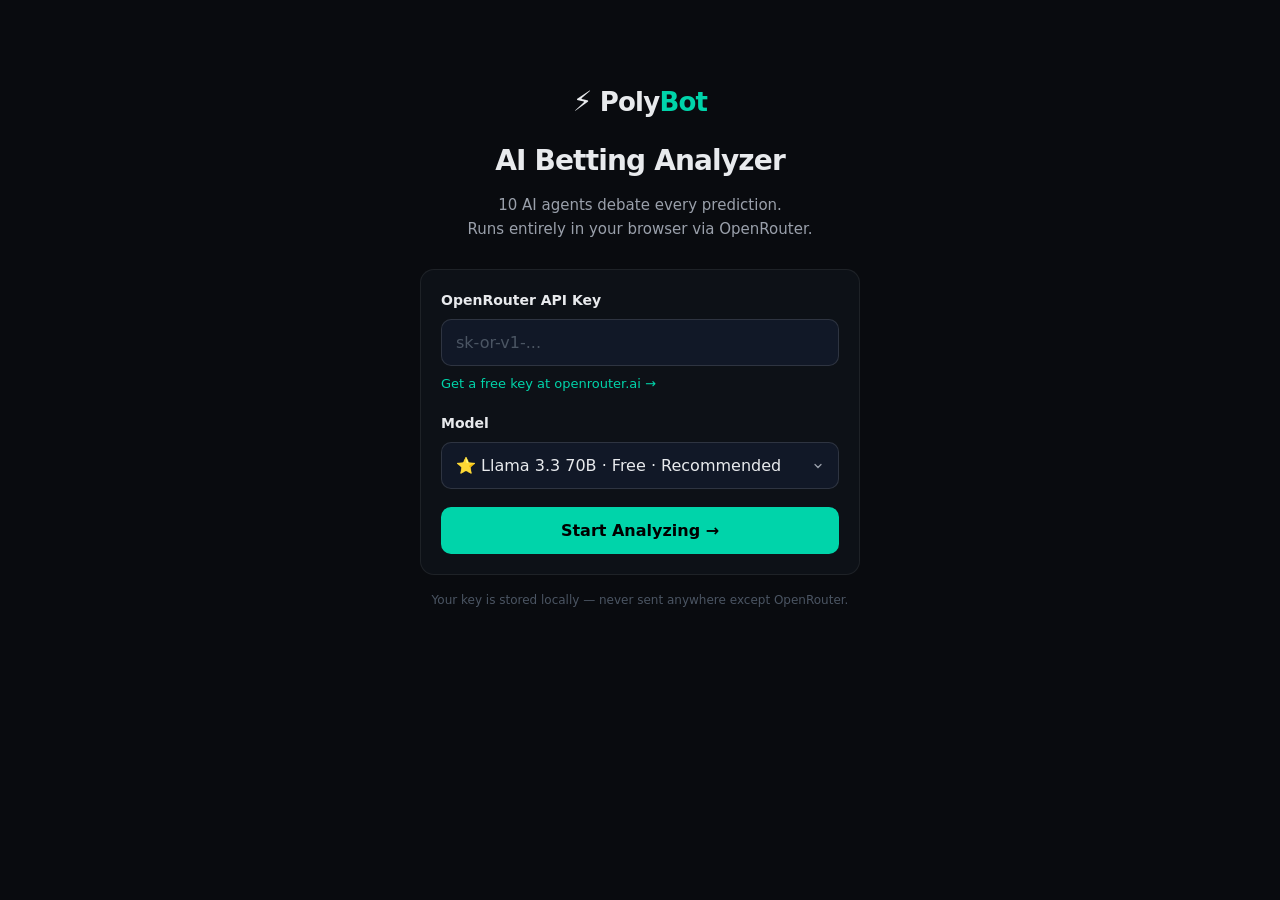
==== commit 12baf319: "feat: rebuild docs as fully functional mobile SPA Complete rewrite — from landing page to working ap" ====
--- a/docs/index.html
+++ b/docs/index.html
@@ -2,606 +2,209 @@
 <html lang="en">
 <head>
   <meta charset="UTF-8" />
-  <meta name="viewport" content="width=device-width, initial-scale=1.0" />
-  <title>Polymarket Bot — AI-Powered Multi-Agent Decision Engine</title>
-  <meta name="description" content="10-agent OASIS architecture for sports betting & prediction markets. Kelly Criterion sizing, fee-aware edge calculation, real-time streaming." />
-  <link rel="icon" href="data:image/svg+xml,<svg xmlns='http://www.w3.org/2000/svg' viewBox='0 0 100 100'><text y='.9em' font-size='90'>🤖</text></svg>" />
+  <meta name="viewport" content="width=device-width, initial-scale=1.0, viewport-fit=cover" />
+  <meta name="apple-mobile-web-app-capable" content="yes" />
+  <meta name="apple-mobile-web-app-status-bar-style" content="black-translucent" />
+  <title>PolyBot — AI Betting Analyzer</title>
+  <meta name="description" content="10-agent AI analysis pipeline for sports betting & prediction markets. Runs in your browser via OpenRouter." />
+  <link rel="icon" href="data:image/svg+xml,<svg xmlns='http://www.w3.org/2000/svg' viewBox='0 0 100 100'><text y='.9em' font-size='90'>⚡</text></svg>" />
   <link rel="stylesheet" href="css/style.css" />
 </head>
 <body>
-
-<!-- ─── NAV ─────────────────────────────────────────────────────────────── -->
-<header class="nav-wrapper">
-  <nav class="nav">
-    <a class="nav-logo" href="#">
-      <span class="logo-icon">⚡</span>
-      <span class="logo-text">Polymarket<span class="accent">Bot</span></span>
-    </a>
-    <ul class="nav-links">
-      <li><a href="#features">Features</a></li>
-      <li><a href="#architecture">Architecture</a></li>
-      <li><a href="#scoring">Scoring</a></li>
-      <li><a href="#api">API</a></li>
-      <li><a href="#setup">Setup</a></li>
-    </ul>
-    <a class="btn btn-outline nav-cta" href="https://github.com/nikros07/polymarket-bot" target="_blank">
-      <svg width="18" height="18" viewBox="0 0 24 24" fill="currentColor"><path d="M12 0C5.37 0 0 5.37 0 12c0 5.31 3.435 9.795 8.205 11.385.6.105.825-.255.825-.57 0-.285-.015-1.23-.015-2.235-3.015.555-3.795-.735-4.035-1.41-.135-.345-.72-1.41-1.23-1.695-.42-.225-1.02-.78-.015-.795.945-.015 1.62.87 1.845 1.23 1.08 1.815 2.805 1.305 3.495.99.105-.78.42-1.305.765-1.605-2.67-.3-5.46-1.335-5.46-5.925 0-1.305.465-2.385 1.23-3.225-.12-.3-.54-1.53.12-3.18 0 0 1.005-.315 3.3 1.23.96-.27 1.98-.405 3-.405s2.04.135 3 .405c2.295-1.56 3.3-1.23 3.3-1.23.66 1.65.24 2.88.12 3.18.765.84 1.23 1.905 1.23 3.225 0 4.605-2.805 5.625-5.475 5.925.435.375.81 1.095.81 2.22 0 1.605-.015 2.895-.015 3.3 0 .315.225.69.825.57A12.02 12.02 0 0 0 24 12c0-6.63-5.37-12-12-12z"/></svg>
-      GitHub
-    </a>
-  </nav>
-</header>
-
-<!-- ─── HERO ─────────────────────────────────────────────────────────────── -->
-<section class="hero">
-  <div class="hero-bg">
-    <div class="hero-grid"></div>
-    <div class="orb orb-1"></div>
-    <div class="orb orb-2"></div>
-    <div class="orb orb-3"></div>
-  </div>
-  <div class="container hero-content">
-    <div class="badge">
-      <span class="badge-dot"></span>
-      Production Ready · v1.0.0
-    </div>
-    <h1 class="hero-title">
-      AI-Powered<br />
-      <span class="gradient-text">Multi-Agent</span><br />
-      Decision Engine
-    </h1>
-    <p class="hero-sub">
-      10 specialized AI agents debate every prediction.<br />
-      Fee-aware edge calculation. Kelly Criterion sizing.<br />
-      Real-time SSE streaming. No Polymarket API key needed.
-    </p>
-    <div class="hero-actions">
-      <a class="btn btn-primary" href="#setup">Get Started</a>
-      <a class="btn btn-ghost" href="#architecture">See Architecture</a>
-    </div>
-    <div class="hero-stats">
-      <div class="stat">
-        <span class="stat-num" data-target="10">0</span>
-        <span class="stat-label">AI Agents</span>
-      </div>
-      <div class="stat-divider"></div>
-      <div class="stat">
-        <span class="stat-num" data-target="28">0</span>
-        <span class="stat-label">Python Files</span>
-      </div>
-      <div class="stat-divider"></div>
-      <div class="stat">
-        <span class="stat-num" data-target="11">0</span>
-        <span class="stat-label">Bet Types</span>
-      </div>
-      <div class="stat-divider"></div>
-      <div class="stat">
-        <span class="stat-num" data-target="7">0</span>
-        <span class="stat-label">API Endpoints</span>
-      </div>
-    </div>
-  </div>
-  <div class="hero-terminal">
-    <div class="terminal">
-      <div class="terminal-bar">
-        <span class="dot red"></span>
-        <span class="dot yellow"></span>
-        <span class="dot green"></span>
-        <span class="terminal-title">polymarket-bot</span>
-      </div>
-      <div class="terminal-body" id="terminal-body">
-        <div class="term-line"><span class="term-prompt">$</span> <span class="term-cmd">python -m backend.main</span></div>
-        <div class="term-line term-info">🚀 Starting OASIS Multi-Agent Pipeline...</div>
-        <div class="term-line term-ok">✓  ScannerAgent       detected Bayern vs Dortmund</div>
-        <div class="term-line term-ok">✓  ResearchAgent      fetched 8 sources (quality: 0.82)</div>
-        <div class="term-line term-ok">✓  PredictorAgent     P(win) = 0.61 ± 0.07</div>
-        <div class="term-line term-warn">⚡ AnalystAgent  ↔  SkepticAgent  [PARALLEL]</div>
-        <div class="term-line term-ok">✓  DebateAgent        Analyst wins (0.67 probability)</div>
-        <div class="term-line term-ok">✓  ValidatorAgent     no cognitive biases detected</div>
-        <div class="term-line term-ok">✓  SynthesizerAgent   consensus reached</div>
-        <div class="term-line term-ok">✓  ScoringAgent       edge=+12.3% · kelly=0.18</div>
-        <div class="term-line term-bet">
-          <span class="decision-badge">BET</span>
-          <span>confidence=0.74 · risk=LOW · exposure=18%</span>
-        </div>
-      </div>
-    </div>
-  </div>
-</section>
-
-<!-- ─── FEATURES ──────────────────────────────────────────────────────────── -->
-<section id="features" class="section">
-  <div class="container">
-    <div class="section-header">
-      <span class="section-tag">Features</span>
-      <h2>Everything you need to bet smarter</h2>
-      <p>A production-grade system combining quantitative scoring with multi-perspective AI debate.</p>
-    </div>
-    <div class="features-grid">
-      <div class="feature-card">
-        <div class="feature-icon">🤖</div>
-        <h3>10-Agent OASIS Pipeline</h3>
-        <p>Scanner → Parser → Researcher → Predictor → Analyst ↔ Skeptic → Debate → Scenario → Validator → Synthesizer → Scorer. Every prediction debated from multiple angles.</p>
-      </div>
-      <div class="feature-card">
-        <div class="feature-icon">📊</div>
-        <h3>Kelly Criterion Sizing</h3>
-        <p>Quarter-Kelly position sizing (25%) with hard block on negative Kelly. Fee-adjusted edge calculation deducting Polymarket's 2% fee before every decision.</p>
-      </div>
-      <div class="feature-card">
-        <div class="feature-icon">⚡</div>
-        <h3>Real-Time SSE Streaming</h3>
-        <p>Server-Sent Events stream each agent's progress live. Watch the debate unfold as it happens — no polling, no waiting.</p>
-      </div>
-      <div class="feature-card">
-        <div class="feature-icon">🆓</div>
-        <h3>Free to Run</h3>
-        <p>No Polymarket API key needed (public Gamma API). Works with free OpenRouter models like Llama 3.3 70B. Only Tavily for research (1000 free req/month).</p>
-      </div>
-      <div class="feature-card">
-        <div class="feature-icon">🧠</div>
-        <h3>Memory & Learning</h3>
-        <p>SQLite persistence stores all decisions cross-session. Pattern detection identifies recurring event types and agent disagreements over time.</p>
-      </div>
-      <div class="feature-card">
-        <div class="feature-icon">⚽</div>
-        <h3>11 Bet Types</h3>
-        <p>Match Winner, Over/Under, BTTS, Asian Handicap, Double Chance, Clean Sheet, Correct Score, Tournament Winner, Player Props, Yes/No, and more.</p>
-      </div>
-      <div class="feature-card">
-        <div class="feature-icon">🛡️</div>
-        <h3>Risk Assessment</h3>
-        <p>Multi-factor risk scoring: data quality, cognitive bias detection, thin-edge warnings, scenario variance analysis. 4 risk levels: LOW → EXTREME.</p>
-      </div>
-      <div class="feature-card">
-        <div class="feature-icon">🔌</div>
-        <h3>Multi-Provider LLM</h3>
-        <p>camel-ai/OASIS native with fallback chain: Anthropic → OpenAI → OpenRouter. Switch models with a single env var, no code changes.</p>
-      </div>
-      <div class="feature-card">
-        <div class="feature-icon">📈</div>
-        <h3>Wisdom-of-Crowd Personas</h3>
-        <p>Analyst, Skeptic, Market Reader, Heuristic, and Synthesizer personas each vote on probability. Weighted consensus with herd-adjustment correction.</p>
-      </div>
-    </div>
-  </div>
-</section>
-
-<!-- ─── ARCHITECTURE ──────────────────────────────────────────────────────── -->
-<section id="architecture" class="section section-dark">
-  <div class="container">
-    <div class="section-header">
-      <span class="section-tag">Architecture</span>
-      <h2>The 10-Agent Pipeline</h2>
-      <p>Sequential stages with parallel execution where possible. Each agent can fail independently — the pipeline always completes.</p>
-    </div>
-    <div class="pipeline">
-
-      <div class="pipeline-stage">
-        <div class="stage-label">Stage 1 — Scan & Parse</div>
-        <div class="stage-agents">
-          <div class="agent-card">
-            <span class="agent-num">01</span>
-            <span class="agent-name">ScannerAgent</span>
-            <span class="agent-desc">Extracts entities, event type, teams, sport, timeframe</span>
-          </div>
-          <div class="agent-card">
-            <span class="agent-num">02</span>
-            <span class="agent-name">InputParserAgent</span>
-            <span class="agent-desc">Canonical query normalization, parsing issues</span>
-          </div>
-        </div>
-        <div class="stage-arrow">↓</div>
-      </div>
-
-      <div class="pipeline-stage">
-        <div class="stage-label">Stage 2 — Research</div>
-        <div class="stage-agents">
-          <div class="agent-card">
-            <span class="agent-num">03</span>
-            <span class="agent-name">ResearchAgent</span>
-            <span class="agent-desc">Web research synthesis (Tavily/Serper), data quality score</span>
-          </div>
-        </div>
-        <div class="stage-arrow">↓</div>
-      </div>
-
-      <div class="pipeline-stage">
-        <div class="stage-label">Stage 3 — Prediction</div>
-        <div class="stage-agents">
-          <div class="agent-card">
-            <span class="agent-num">04</span>
-            <span class="agent-name">PredictorAgent</span>
-            <span class="agent-desc">Initial probability estimate 0.0–1.0 with uncertainty range</span>
-          </div>
-        </div>
-        <div class="stage-arrow">↓</div>
-      </div>
-
-      <div class="pipeline-stage">
-        <div class="stage-label">Stage 4 — Debate <span class="parallel-badge">PARALLEL</span></div>
-        <div class="stage-agents stage-parallel">
-          <div class="agent-card agent-bull">
-            <span class="agent-num">05</span>
-            <span class="agent-name">AnalystAgent</span>
-            <span class="agent-desc">Builds strongest bull case, argument strength score</span>
-          </div>
-          <div class="agent-card agent-bear">
-            <span class="agent-num">06</span>
-            <span class="agent-name">SkepticAgent</span>
-            <span class="agent-desc">Challenges prediction, finds flaws, bear case</span>
-          </div>
-        </div>
-        <div class="stage-agents" style="margin-top:12px">
-          <div class="agent-card agent-debate">
-            <span class="agent-num">07</span>
-            <span class="agent-name">DebateAgent</span>
-            <span class="agent-desc">Structured debate: declares winner, key disagreements, post-debate probability range</span>
-          </div>
-        </div>
-        <div class="stage-arrow">↓</div>
-      </div>
-
-      <div class="pipeline-stage">
-        <div class="stage-label">Stage 5 — Scenarios</div>
-        <div class="stage-agents">
-          <div class="agent-card">
-            <span class="agent-num">08</span>
-            <span class="agent-name">ScenarioAgent</span>
-            <span class="agent-desc">Models 4–6 alternative outcomes, tail risk, variance</span>
-          </div>
-        </div>
-        <div class="stage-arrow">↓</div>
-      </div>
-
-      <div class="pipeline-stage">
-        <div class="stage-label">Stage 6 — Validation</div>
-        <div class="stage-agents">
-          <div class="agent-card">
-            <span class="agent-num">09</span>
-            <span class="agent-name">ValidatorAgent</span>
-            <span class="agent-desc">Checks logic consistency, detects cognitive biases</span>
-          </div>
-        </div>
-        <div class="stage-arrow">↓</div>
-      </div>
-
-      <div class="pipeline-stage">
-        <div class="stage-label">Stage 7 — Synthesis & Score</div>
-        <div class="stage-agents">
-          <div class="agent-card">
-            <span class="agent-num">10</span>
-            <span class="agent-name">SynthesizerAgent</span>
-            <span class="agent-desc">Integrates all perspectives, preserves conflicts, final narrative</span>
-          </div>
-        </div>
-        <div class="stage-agents" style="margin-top:12px">
-          <div class="agent-card agent-score">
-            <span class="agent-num">★</span>
-            <span class="agent-name">ScoringAgent + DecisionEngine</span>
-            <span class="agent-desc">Weighted scoring formula → BET / WATCH / SKIP with Kelly fraction</span>
-          </div>
-        </div>
-      </div>
-
-    </div>
-  </div>
-</section>
-
-<!-- ─── SCORING ───────────────────────────────────────────────────────────── -->
-<section id="scoring" class="section">
-  <div class="container">
-    <div class="section-header">
-      <span class="section-tag">Scoring Logic</span>
-      <h2>How decisions are made</h2>
-      <p>A weighted formula across 7 components. Decisions gated by edge, confidence, risk, and Kelly Criterion.</p>
-    </div>
-
-    <div class="scoring-layout">
-      <div class="scoring-formula">
-        <h3>Weighted Composite Score</h3>
-        <div class="weights">
-          <div class="weight-row">
-            <span class="weight-label">Predicted Probability</span>
-            <div class="weight-bar-wrap">
-              <div class="weight-bar" style="--w: 25%"></div>
-            </div>
-            <span class="weight-pct">25%</span>
-          </div>
-          <div class="weight-row">
-            <span class="weight-label">Confidence Score</span>
-            <div class="weight-bar-wrap">
-              <div class="weight-bar" style="--w: 20%"></div>
-            </div>
-            <span class="weight-pct">20%</span>
-          </div>
-          <div class="weight-row">
-            <span class="weight-label">Data Quality</span>
-            <div class="weight-bar-wrap">
-              <div class="weight-bar" style="--w: 15%"></div>
-            </div>
-            <span class="weight-pct">15%</span>
-          </div>
-          <div class="weight-row">
-            <span class="weight-label">Argument Strength</span>
-            <div class="weight-bar-wrap">
-              <div class="weight-bar" style="--w: 15%"></div>
-            </div>
-            <span class="weight-pct">15%</span>
-          </div>
-          <div class="weight-row">
-            <span class="weight-label">Counter-Argument Impact</span>
-            <div class="weight-bar-wrap">
-              <div class="weight-bar" style="--w: 10%"></div>
-            </div>
-            <span class="weight-pct">10%</span>
-          </div>
-          <div class="weight-row">
-            <span class="weight-label">Validation Score</span>
-            <div class="weight-bar-wrap">
-              <div class="weight-bar" style="--w: 10%"></div>
-            </div>
-            <span class="weight-pct">10%</span>
-          </div>
-          <div class="weight-row">
-            <span class="weight-label">Market Signal</span>
-            <div class="weight-bar-wrap">
-              <div class="weight-bar" style="--w: 5%"></div>
-            </div>
-            <span class="weight-pct">5%</span>
-          </div>
-        </div>
-
-        <div class="formula-box">
-          <div class="formula-line">
-            <span class="formula-comment">// Kelly Criterion (quarter-Kelly)</span>
-          </div>
-          <div class="formula-line">
-            <span class="formula-var">kelly</span> = (b·p − q) / b × <span class="formula-val">0.25</span>
-          </div>
-          <div class="formula-line" style="margin-top:12px">
-            <span class="formula-comment">// Fee-adjusted edge</span>
-          </div>
-          <div class="formula-line">
-            <span class="formula-var">edge</span> = (p − implied_p) − <span class="formula-val">0.02</span>
-          </div>
-          <div class="formula-line">
-            <span class="formula-var">adj_edge</span> = edge × confidence
-          </div>
-        </div>
-      </div>
-
-      <div class="decision-gates">
-        <h3>Decision Gates</h3>
-        <div class="gate gate-bet">
-          <div class="gate-header">
-            <span class="gate-badge bet">BET</span>
-          </div>
-          <ul class="gate-conditions">
-            <li><span class="check">✓</span> adj_edge ≥ <strong>10%</strong></li>
-            <li><span class="check">✓</span> confidence ≥ <strong>65%</strong></li>
-            <li><span class="check">✓</span> risk &lt; <strong>70%</strong></li>
-            <li><span class="check">✓</span> kelly &gt; <strong>0</strong></li>
-          </ul>
-        </div>
-        <div class="gate gate-watch">
-          <div class="gate-header">
-            <span class="gate-badge watch">WATCH</span>
-          </div>
-          <ul class="gate-conditions">
-            <li><span class="check">✓</span> net_edge ≥ <strong>3%</strong></li>
-            <li><span class="check alt">OR</span> composite &gt; <strong>58%</strong></li>
-          </ul>
-        </div>
-        <div class="gate gate-skip">
-          <div class="gate-header">
-            <span class="gate-badge skip">SKIP</span>
-          </div>
-          <ul class="gate-conditions">
-            <li><span class="x">✗</span> Insufficient edge</li>
-            <li><span class="x">✗</span> High risk (≥ 70%)</li>
-            <li><span class="x">✗</span> Negative Kelly</li>
-            <li><span class="x">✗</span> EXTREME risk level</li>
-          </ul>
-        </div>
-
-        <div class="risk-levels">
-          <h4>Risk Levels</h4>
-          <div class="risk-row risk-low"><span>LOW</span><span>0–30%</span></div>
-          <div class="risk-row risk-med"><span>MEDIUM</span><span>30–55%</span></div>
-          <div class="risk-row risk-high"><span>HIGH</span><span>55–75%</span></div>
-          <div class="risk-row risk-ext"><span>EXTREME</span><span>75%+</span></div>
-        </div>
-      </div>
-    </div>
-  </div>
-</section>
-
-<!-- ─── API ───────────────────────────────────────────────────────────────── -->
-<section id="api" class="section section-dark">
-  <div class="container">
-    <div class="section-header">
-      <span class="section-tag">API Reference</span>
-      <h2>FastAPI endpoints</h2>
-      <p>Full OpenAPI docs at <code>/docs</code> when the server is running.</p>
-    </div>
-    <div class="api-table-wrap">
-      <table class="api-table">
-        <thead>
-          <tr>
-            <th>Method</th>
-            <th>Endpoint</th>
-            <th>Description</th>
-          </tr>
-        </thead>
-        <tbody>
-          <tr>
-            <td><span class="method post">POST</span></td>
-            <td><code>/api/analyze</code></td>
-            <td>Start a new analysis session, returns session_id</td>
-          </tr>
-          <tr>
-            <td><span class="method get">GET</span></td>
-            <td><code>/api/analyze/{session_id}/stream</code></td>
-            <td>SSE stream of live agent progress</td>
-          </tr>
-          <tr>
-            <td><span class="method get">GET</span></td>
-            <td><code>/api/analyze/{session_id}</code></td>
-            <td>Poll for final session results</td>
-          </tr>
-          <tr>
-            <td><span class="method get">GET</span></td>
-            <td><code>/api/history</code></td>
-            <td>Paginated decision history</td>
-          </tr>
-          <tr>
-            <td><span class="method post">POST</span></td>
-            <td><code>/api/outcome/{session_id}</code></td>
-            <td>Record actual outcome for learning</td>
-          </tr>
-          <tr>
-            <td><span class="method get">GET</span></td>
-            <td><code>/api/health</code></td>
-            <td>System health check</td>
-          </tr>
-          <tr>
-            <td><span class="method get">GET</span></td>
-            <td><code>/api/stats</code></td>
-            <td>System statistics and performance</td>
-          </tr>
-        </tbody>
-      </table>
-    </div>
-
-    <div class="api-example">
-      <div class="code-block">
-        <div class="code-header">
-          <span class="code-lang">bash</span>
-          <span>Example Request</span>
-        </div>
-        <pre class="code-body"><span class="c-cmd">curl</span> -X POST http://localhost:8000/api/analyze \
-  -H <span class="c-str">"Content-Type: application/json"</span> \
-  -d <span class="c-str">'{
-    "query": "Will Bayern Munich beat Borussia Dortmund?",
-    "bet_type": "match_winner",
-    "market_odds": "1.75",
-    "context": "Champions League match on April 22"
-  }'</span></pre>
-      </div>
-      <div class="code-block">
-        <div class="code-header">
-          <span class="code-lang">json</span>
-          <span>Response</span>
-        </div>
-        <pre class="code-body">{
-  <span class="c-key">"session_id"</span>: <span class="c-str">"a3f2c8d1-..."</span>,
-  <span class="c-key">"status"</span>: <span class="c-str">"running"</span>,
-  <span class="c-key">"message"</span>: <span class="c-str">"Analysis started. Stream: /api/analyze/{id}/stream"</span>
-}</pre>
-      </div>
-    </div>
-  </div>
-</section>
-
-<!-- ─── SETUP ─────────────────────────────────────────────────────────────── -->
-<section id="setup" class="section">
-  <div class="container">
-    <div class="section-header">
-      <span class="section-tag">Setup</span>
-      <h2>Get running in minutes</h2>
-      <p>Works with free models. Only an OpenRouter API key is required.</p>
-    </div>
-
-    <div class="setup-steps">
-      <div class="step">
-        <div class="step-num">1</div>
-        <div class="step-content">
-          <h3>Clone & install</h3>
-          <div class="code-block">
-            <pre class="code-body"><span class="c-cmd">git</span> clone https://github.com/nikros07/polymarket-bot
-<span class="c-cmd">cd</span> polymarket-bot
-<span class="c-cmd">pip</span> install -r requirements.txt</pre>
-          </div>
-        </div>
-      </div>
-      <div class="step">
-        <div class="step-num">2</div>
-        <div class="step-content">
-          <h3>Configure environment</h3>
-          <div class="code-block">
-            <pre class="code-body"><span class="c-cmd">cp</span> .env.example .env
-<span class="c-comment"># Edit .env:</span>
-LLM_PROVIDER=openrouter
-OPENROUTER_API_KEY=sk-or-v1-your-key
-LLM_MODEL=meta-llama/llama-3.3-70b-instruct:free</pre>
-          </div>
-        </div>
-      </div>
-      <div class="step">
-        <div class="step-num">3</div>
-        <div class="step-content">
-          <h3>Start the backend</h3>
-          <div class="code-block">
-            <pre class="code-body"><span class="c-cmd">python</span> -m backend.main
-<span class="c-comment"># API running at http://localhost:8000</span>
-<span class="c-comment"># Swagger docs at http://localhost:8000/docs</span></pre>
-          </div>
-        </div>
-      </div>
-      <div class="step">
-        <div class="step-num">4</div>
-        <div class="step-content">
-          <h3>Launch Streamlit UI</h3>
-          <div class="code-block">
-            <pre class="code-body"><span class="c-cmd">streamlit</span> run streamlit_app.py
-<span class="c-comment"># Opens http://localhost:8501</span></pre>
-          </div>
-        </div>
-      </div>
-    </div>
-
-    <div class="free-models">
-      <h3>Recommended Free Models (OpenRouter)</h3>
-      <div class="models-grid">
-        <div class="model-card model-best">
-          <span class="model-badge">Best</span>
-          <span class="model-name">meta-llama/llama-3.3-70b-instruct:free</span>
-          <span class="model-ctx">128K context</span>
-        </div>
-        <div class="model-card">
-          <span class="model-name">deepseek/deepseek-chat-v3-0324:free</span>
-          <span class="model-ctx">128K context</span>
-        </div>
-        <div class="model-card">
-          <span class="model-name">meta-llama/llama-3.1-8b-instruct:free</span>
-          <span class="model-ctx">128K context · Fast</span>
-        </div>
-        <div class="model-card">
-          <span class="model-name">mistralai/mistral-7b-instruct:free</span>
-          <span class="model-ctx">32K context</span>
-        </div>
-      </div>
-    </div>
-  </div>
-</section>
-
-<!-- ─── FOOTER ────────────────────────────────────────────────────────────── -->
-<footer class="footer">
-  <div class="container footer-inner">
-    <div class="footer-brand">
-      <span class="logo-icon">⚡</span>
-      <span class="logo-text">Polymarket<span class="accent">Bot</span></span>
-    </div>
-    <p class="footer-disclaimer">
-      This tool provides decision support only. Not financial advice. Always trade responsibly.
-    </p>
-    <div class="footer-links">
-      <a href="https://github.com/nikros07/polymarket-bot" target="_blank">GitHub</a>
-      <a href="https://github.com/nikros07/polymarket-bot/blob/main/README.md" target="_blank">Docs</a>
-      <a href="https://github.com/nikros07/polymarket-bot/issues" target="_blank">Issues</a>
-    </div>
-  </div>
-</footer>
+<div id="app">
+
+  <!-- ════════════════════════════════════════════════════════════════════
+       SCREEN 1 — SETUP
+  ═════════════════════════════════════════════════════════════════════════ -->
+  <div id="screen-setup" class="screen">
+    <div class="setup-page">
+      <div class="setup-logo">
+        <span class="logo-bolt">⚡</span>
+        <span class="logo-text">Poly<span class="accent">Bot</span></span>
+      </div>
+      <h1 class="setup-heading">AI Betting Analyzer</h1>
+      <p class="setup-sub">10 AI agents debate every prediction.<br>Runs entirely in your browser via OpenRouter.</p>
+
+      <div class="card">
+        <div class="field">
+          <label class="lbl" for="s-api-key">OpenRouter API Key</label>
+          <input class="inp" type="password" id="s-api-key"
+                 placeholder="sk-or-v1-..."
+                 autocomplete="off" autocorrect="off" autocapitalize="none" spellcheck="false" />
+          <a class="field-link" href="https://openrouter.ai/keys" target="_blank" rel="noopener">
+            Get a free key at openrouter.ai →
+          </a>
+        </div>
+
+        <div class="field">
+          <label class="lbl" for="s-model">Model</label>
+          <select class="inp inp-select" id="s-model">
+            <option value="meta-llama/llama-3.3-70b-instruct:free">⭐ Llama 3.3 70B · Free · Recommended</option>
+            <option value="deepseek/deepseek-chat-v3-0324:free">DeepSeek Chat V3 · Free</option>
+            <option value="meta-llama/llama-3.1-8b-instruct:free">Llama 3.1 8B · Free · Fastest</option>
+            <option value="mistralai/mistral-7b-instruct:free">Mistral 7B · Free</option>
+            <option value="anthropic/claude-3-haiku">Claude 3 Haiku (paid)</option>
+            <option value="openai/gpt-4o-mini">GPT-4o Mini (paid)</option>
+            <option value="__custom__">✏️ Custom model ID...</option>
+          </select>
+        </div>
+
+        <div class="field hidden" id="s-custom-wrap">
+          <label class="lbl" for="s-custom-model">Custom Model ID</label>
+          <input class="inp" type="text" id="s-custom-model"
+                 placeholder="e.g. mistralai/mixtral-8x7b-instruct:free"
+                 autocapitalize="none" autocorrect="off" spellcheck="false" />
+        </div>
+
+        <button class="btn btn-primary btn-full" id="btn-setup-save">
+          Start Analyzing →
+        </button>
+      </div>
+
+      <p class="setup-footer">Your key is stored locally — never sent anywhere except OpenRouter.</p>
+    </div>
+  </div>
+
+  <!-- ════════════════════════════════════════════════════════════════════
+       SCREEN 2 — ANALYSIS FORM
+  ═════════════════════════════════════════════════════════════════════════ -->
+  <div id="screen-form" class="screen hidden">
+    <header class="topbar">
+      <div class="topbar-logo">⚡ Poly<span class="accent">Bot</span></div>
+      <button class="icon-btn" id="btn-settings" aria-label="Settings">
+        <svg width="22" height="22" viewBox="0 0 24 24" fill="none" stroke="currentColor" stroke-width="2" stroke-linecap="round" stroke-linejoin="round">
+          <circle cx="12" cy="12" r="3"/>
+          <path d="M19.4 15a1.65 1.65 0 0 0 .33 1.82l.06.06a2 2 0 0 1 0 2.83 2 2 0 0 1-2.83 0l-.06-.06a1.65 1.65 0 0 0-1.82-.33 1.65 1.65 0 0 0-1 1.51V21a2 2 0 0 1-2 2 2 2 0 0 1-2-2v-.09A1.65 1.65 0 0 0 9 19.4a1.65 1.65 0 0 0-1.82.33l-.06.06a2 2 0 0 1-2.83 0 2 2 0 0 1 0-2.83l.06-.06A1.65 1.65 0 0 0 4.68 15a1.65 1.65 0 0 0-1.51-1H3a2 2 0 0 1-2-2 2 2 0 0 1 2-2h.09A1.65 1.65 0 0 0 4.6 9a1.65 1.65 0 0 0-.33-1.82l-.06-.06a2 2 0 0 1 0-2.83 2 2 0 0 1 2.83 0l.06.06A1.65 1.65 0 0 0 9 4.68a1.65 1.65 0 0 0 1-1.51V3a2 2 0 0 1 2-2 2 2 0 0 1 2 2v.09a1.65 1.65 0 0 0 1 1.51 1.65 1.65 0 0 0 1.82-.33l.06-.06a2 2 0 0 1 2.83 0 2 2 0 0 1 0 2.83l-.06.06A1.65 1.65 0 0 0 19.4 9a1.65 1.65 0 0 0 1.51 1H21a2 2 0 0 1 2 2 2 2 0 0 1-2 2h-.09a1.65 1.65 0 0 0-1.51 1z"/>
+        </svg>
+      </button>
+    </header>
+
+    <div class="screen-body">
+      <div class="field">
+        <label class="lbl" for="f-query">What do you want to analyze?</label>
+        <textarea class="inp inp-ta" id="f-query" rows="3"
+          placeholder="Will Bayern Munich beat Dortmund?&#10;Will Bitcoin reach $100k by end of 2025?&#10;Will Team A cover the -3.5 handicap?"></textarea>
+      </div>
+
+      <div class="field">
+        <label class="lbl">Bet Type</label>
+        <div class="chip-grid" id="chip-bet-type">
+          <button class="chip active" data-value="match_winner">Match Winner</button>
+          <button class="chip" data-value="over_under">Over / Under</button>
+          <button class="chip" data-value="btts">BTTS</button>
+          <button class="chip" data-value="handicap">Handicap</button>
+          <button class="chip" data-value="yes_no">Yes / No</button>
+          <button class="chip" data-value="tournament">Tournament</button>
+          <button class="chip" data-value="player_prop">Player Prop</button>
+          <button class="chip" data-value="other">Other</button>
+        </div>
+      </div>
+
+      <div class="field">
+        <label class="lbl">
+          Market Odds
+          <span class="lbl-hint">optional — for edge &amp; Kelly calculation</span>
+        </label>
+        <input class="inp" type="text" id="f-odds"
+               placeholder="1.75  or  -110  or  65%  or  5/2" />
+        <span class="field-hint">Decimal · American · Percentage · Fractional</span>
+      </div>
+
+      <div class="field">
+        <label class="lbl">
+          Extra Context
+          <span class="lbl-hint">optional</span>
+        </label>
+        <textarea class="inp inp-ta" id="f-context" rows="2"
+          placeholder="Recent injuries, weather, head-to-head record..."></textarea>
+      </div>
+
+      <button class="btn btn-primary btn-full btn-run" id="btn-analyze">
+        <span>🤖</span>&nbsp; Run 10-Agent Analysis
+      </button>
+    </div>
+  </div>
+
+  <!-- ════════════════════════════════════════════════════════════════════
+       SCREEN 3 — PIPELINE (LIVE)
+  ═════════════════════════════════════════════════════════════════════════ -->
+  <div id="screen-pipeline" class="screen hidden">
+    <header class="topbar">
+      <div class="topbar-title" id="pipe-title">Analyzing…</div>
+      <button class="icon-btn" id="btn-cancel" aria-label="Cancel">
+        <svg width="20" height="20" viewBox="0 0 24 24" fill="none" stroke="currentColor" stroke-width="2.5" stroke-linecap="round"><line x1="18" y1="6" x2="6" y2="18"/><line x1="6" y1="6" x2="18" y2="18"/></svg>
+      </button>
+    </header>
+
+    <div class="progress-track">
+      <div class="progress-fill" id="progress-fill"></div>
+    </div>
+
+    <div class="screen-body">
+      <p class="pipe-status" id="pipe-status">Starting pipeline…</p>
+      <div class="agent-list" id="agent-list"></div>
+    </div>
+  </div>
+
+  <!-- ════════════════════════════════════════════════════════════════════
+       SCREEN 4 — RESULTS
+  ═════════════════════════════════════════════════════════════════════════ -->
+  <div id="screen-results" class="screen hidden">
+    <header class="topbar">
+      <div class="topbar-title" id="results-title">Analysis Complete</div>
+      <button class="icon-btn" id="btn-new" aria-label="New analysis">
+        <svg width="22" height="22" viewBox="0 0 24 24" fill="none" stroke="currentColor" stroke-width="2.5" stroke-linecap="round"><line x1="12" y1="5" x2="12" y2="19"/><line x1="5" y1="12" x2="19" y2="12"/></svg>
+      </button>
+    </header>
+    <div class="screen-body" id="results-body">
+      <!-- populated by JS -->
+    </div>
+  </div>
+
+</div><!-- #app -->
+
+<!-- ══════════════════════════════════════════════════════════════════════
+     SETTINGS MODAL
+═══════════════════════════════════════════════════════════════════════════ -->
+<div id="modal-settings" class="modal-bg hidden" role="dialog" aria-modal="true">
+  <div class="modal-card">
+    <div class="modal-header">
+      <span class="modal-title">Settings</span>
+      <button class="icon-btn" id="btn-modal-close" aria-label="Close">
+        <svg width="20" height="20" viewBox="0 0 24 24" fill="none" stroke="currentColor" stroke-width="2.5" stroke-linecap="round"><line x1="18" y1="6" x2="6" y2="18"/><line x1="6" y1="6" x2="18" y2="18"/></svg>
+      </button>
+    </div>
+
+    <div class="field">
+      <label class="lbl" for="m-api-key">OpenRouter API Key</label>
+      <input class="inp" type="password" id="m-api-key"
+             placeholder="sk-or-v1-..."
+             autocomplete="off" autocorrect="off" autocapitalize="none" spellcheck="false" />
+    </div>
+
+    <div class="field">
+      <label class="lbl" for="m-model">Model</label>
+      <select class="inp inp-select" id="m-model">
+        <option value="meta-llama/llama-3.3-70b-instruct:free">⭐ Llama 3.3 70B · Free · Recommended</option>
+        <option value="deepseek/deepseek-chat-v3-0324:free">DeepSeek Chat V3 · Free</option>
+        <option value="meta-llama/llama-3.1-8b-instruct:free">Llama 3.1 8B · Free · Fastest</option>
+        <option value="mistralai/mistral-7b-instruct:free">Mistral 7B · Free</option>
+        <option value="anthropic/claude-3-haiku">Claude 3 Haiku (paid)</option>
+        <option value="openai/gpt-4o-mini">GPT-4o Mini (paid)</option>
+        <option value="__custom__">✏️ Custom model ID...</option>
+      </select>
+    </div>
+
+    <div class="field hidden" id="m-custom-wrap">
+      <input class="inp" type="text" id="m-custom-model"
+             placeholder="provider/model-name"
+             autocapitalize="none" autocorrect="off" spellcheck="false" />
+    </div>
+
+    <button class="btn btn-primary btn-full" id="btn-modal-save">Save Settings</button>
+    <p class="setup-footer" style="margin-top:12px">Key stored locally — never leaves your device except to OpenRouter.</p>
+  </div>
+</div>
 
 <script src="js/app.js"></script>
 </body>
--- a/docs/css/style.css
+++ b/docs/css/style.css
@@ -1,963 +1,594 @@
-/* ─── RESET & BASE ──────────────────────────────────────────────────────── */
+/* ── RESET ──────────────────────────────────────────────────────────────── */
 *, *::before, *::after { box-sizing: border-box; margin: 0; padding: 0; }
 
+/* ── TOKENS ─────────────────────────────────────────────────────────────── */
 :root {
-  --bg: #090b0f;
-  --bg-2: #0d1117;
-  --bg-3: #111827;
-  --border: rgba(255,255,255,0.08);
-  --border-2: rgba(255,255,255,0.12);
-  --text: #e8eaed;
-  --text-2: #9aa0ab;
-  --text-3: #6b7280;
-  --accent: #00d4aa;
-  --accent-2: #7c3aed;
-  --accent-3: #f59e0b;
-  --bet: #10b981;
-  --watch: #f59e0b;
-  --skip: #ef4444;
-  --font: 'Inter', system-ui, -apple-system, sans-serif;
-  --mono: 'JetBrains Mono', 'Fira Code', ui-monospace, monospace;
-  --radius: 12px;
-  --radius-sm: 8px;
-  --shadow: 0 4px 24px rgba(0,0,0,0.4);
-  --shadow-lg: 0 8px 48px rgba(0,0,0,0.6);
-}
-
-html { scroll-behavior: smooth; }
+  --bg:       #090b0f;
+  --bg2:      #0d1117;
+  --bg3:      #111827;
+  --bg4:      #1a2233;
+  --border:   rgba(255,255,255,0.07);
+  --border2:  rgba(255,255,255,0.12);
+  --text:     #e8eaed;
+  --text2:    #9aa0ab;
+  --text3:    #4b5563;
+  --accent:   #00d4aa;
+  --accent2:  #7c3aed;
+  --bet:      #10b981;
+  --watch:    #f59e0b;
+  --skip:     #ef4444;
+  --radius:   14px;
+  --radius-s: 10px;
+  --radius-xs:6px;
+  --shadow:   0 4px 24px rgba(0,0,0,.5);
+  --shadow-lg:0 8px 48px rgba(0,0,0,.7);
+  --mono:     'JetBrains Mono','Fira Code',ui-monospace,monospace;
+  --safe-t:   env(safe-area-inset-top,    0px);
+  --safe-b:   env(safe-area-inset-bottom, 0px);
+}
+
+/* ── BASE ────────────────────────────────────────────────────────────────── */
+html { scroll-behavior: smooth; -webkit-text-size-adjust: 100%; }
 
 body {
   background: var(--bg);
   color: var(--text);
-  font-family: var(--font);
+  font-family: -apple-system, BlinkMacSystemFont, 'Segoe UI', system-ui, sans-serif;
   font-size: 16px;
+  line-height: 1.55;
+  min-height: 100dvh;
+  overflow-x: hidden;
+  -webkit-font-smoothing: antialiased;
+}
+
+#app { position: relative; min-height: 100dvh; }
+
+/* ── SCREENS ─────────────────────────────────────────────────────────────── */
+.screen {
+  min-height: 100dvh;
+  display: flex;
+  flex-direction: column;
+  padding-bottom: calc(24px + var(--safe-b));
+  animation: fadeUp .22s ease both;
+}
+.screen.hidden { display: none !important; }
+
+@keyframes fadeUp {
+  from { opacity: 0; transform: translateY(10px); }
+  to   { opacity: 1; transform: translateY(0); }
+}
+
+/* ── TOPBAR ──────────────────────────────────────────────────────────────── */
+.topbar {
+  position: sticky;
+  top: 0;
+  z-index: 50;
+  display: flex;
+  align-items: center;
+  justify-content: space-between;
+  padding: calc(12px + var(--safe-t)) 16px 12px;
+  background: rgba(9,11,15,.9);
+  backdrop-filter: blur(16px);
+  -webkit-backdrop-filter: blur(16px);
+  border-bottom: 1px solid var(--border);
+}
+.topbar-logo {
+  font-size: 18px;
+  font-weight: 700;
+  letter-spacing: -.02em;
+}
+.topbar-title {
+  font-size: 15px;
+  font-weight: 600;
+  color: var(--text2);
+  max-width: calc(100vw - 80px);
+  overflow: hidden;
+  text-overflow: ellipsis;
+  white-space: nowrap;
+}
+.accent { color: var(--accent); }
+
+/* ── ICON BUTTON ─────────────────────────────────────────────────────────── */
+.icon-btn {
+  display: flex;
+  align-items: center;
+  justify-content: center;
+  width: 40px;
+  height: 40px;
+  border: none;
+  background: var(--bg3);
+  border-radius: 50%;
+  color: var(--text2);
+  cursor: pointer;
+  touch-action: manipulation;
+  -webkit-tap-highlight-color: transparent;
+  transition: background .15s, color .15s;
+}
+.icon-btn:hover, .icon-btn:active { background: var(--bg4); color: var(--text); }
+
+/* ── SCREEN BODY ─────────────────────────────────────────────────────────── */
+.screen-body {
+  flex: 1;
+  padding: 20px 16px 0;
+  display: flex;
+  flex-direction: column;
+  gap: 20px;
+  max-width: 640px;
+  width: 100%;
+  margin: 0 auto;
+}
+
+/* ── SETUP PAGE ──────────────────────────────────────────────────────────── */
+.setup-page {
+  flex: 1;
+  display: flex;
+  flex-direction: column;
+  align-items: center;
+  padding: calc(56px + var(--safe-t)) 20px 40px;
+  text-align: center;
+  max-width: 480px;
+  margin: 0 auto;
+  width: 100%;
+}
+.setup-logo {
+  display: flex;
+  align-items: center;
+  gap: 8px;
+  font-size: 26px;
+  font-weight: 800;
+  letter-spacing: -.03em;
+  margin-bottom: 16px;
+}
+.logo-bolt { font-size: 28px; }
+.setup-heading {
+  font-size: 28px;
+  font-weight: 800;
+  letter-spacing: -.03em;
+  margin-bottom: 10px;
+}
+.setup-sub {
+  color: var(--text2);
+  font-size: 15px;
   line-height: 1.6;
-  overflow-x: hidden;
-}
-
-@import url('https://fonts.googleapis.com/css2?family=Inter:wght@300;400;500;600;700;800&display=swap');
-
-/* ─── LAYOUT ────────────────────────────────────────────────────────────── */
-.container {
-  max-width: 1140px;
-  margin: 0 auto;
-  padding: 0 24px;
-}
-
-.section {
-  padding: 100px 0;
-}
-
-.section-dark {
-  background: var(--bg-2);
-}
-
-.section-header {
-  text-align: center;
-  margin-bottom: 64px;
-}
-
-.section-header h2 {
-  font-size: clamp(28px, 4vw, 42px);
-  font-weight: 800;
-  letter-spacing: -0.02em;
-  margin-bottom: 16px;
-}
-
-.section-header p {
-  color: var(--text-2);
-  font-size: 18px;
-  max-width: 540px;
-  margin: 0 auto;
-}
-
-.section-tag {
-  display: inline-block;
+  margin-bottom: 28px;
+}
+.setup-footer {
+  color: var(--text3);
   font-size: 12px;
+  margin-top: 16px;
+}
+
+/* ── CARD ────────────────────────────────────────────────────────────────── */
+.card {
+  background: var(--bg2);
+  border: 1px solid var(--border);
+  border-radius: var(--radius);
+  padding: 20px;
+  width: 100%;
+}
+
+/* ── FIELDS & INPUTS ─────────────────────────────────────────────────────── */
+.field {
+  display: flex;
+  flex-direction: column;
+  gap: 8px;
+  margin-bottom: 4px;
+}
+.card .field:not(:last-child) { margin-bottom: 18px; }
+
+.lbl {
+  font-size: 14px;
   font-weight: 600;
-  letter-spacing: 0.12em;
-  text-transform: uppercase;
-  color: var(--accent);
-  background: rgba(0,212,170,0.1);
-  border: 1px solid rgba(0,212,170,0.2);
-  padding: 4px 12px;
-  border-radius: 100px;
-  margin-bottom: 16px;
-}
-
-/* ─── BUTTONS ───────────────────────────────────────────────────────────── */
+  color: var(--text);
+  display: flex;
+  align-items: center;
+  gap: 6px;
+  flex-wrap: wrap;
+}
+.lbl-hint {
+  font-size: 12px;
+  font-weight: 400;
+  color: var(--text3);
+}
+
+/* font-size 16px prevents iOS auto-zoom */
+.inp {
+  width: 100%;
+  background: var(--bg3);
+  border: 1px solid var(--border2);
+  border-radius: var(--radius-s);
+  color: var(--text);
+  font-size: 16px;
+  font-family: inherit;
+  padding: 13px 14px;
+  outline: none;
+  -webkit-appearance: none;
+  appearance: none;
+  transition: border-color .15s;
+}
+.inp:focus { border-color: var(--accent); }
+.inp::placeholder { color: var(--text3); }
+.inp-ta { resize: none; line-height: 1.55; }
+.inp-select {
+  background-image: url("data:image/svg+xml,%3Csvg xmlns='http://www.w3.org/2000/svg' width='12' height='12' viewBox='0 0 24 24' fill='none' stroke='%239aa0ab' stroke-width='2.5' stroke-linecap='round'%3E%3Cpolyline points='6 9 12 15 18 9'/%3E%3C/svg%3E");
+  background-repeat: no-repeat;
+  background-position: right 14px center;
+  padding-right: 38px;
+  cursor: pointer;
+}
+
+.field-hint  { font-size: 12px; color: var(--text3); }
+.field-link  { font-size: 13px; color: var(--accent); text-decoration: none; align-self: flex-start; }
+.field-link:hover { text-decoration: underline; }
+
+.hidden { display: none !important; }
+
+/* ── BUTTONS ─────────────────────────────────────────────────────────────── */
 .btn {
   display: inline-flex;
   align-items: center;
-  gap: 8px;
-  padding: 12px 24px;
-  border-radius: var(--radius-sm);
-  font-size: 15px;
-  font-weight: 600;
+  justify-content: center;
+  gap: 6px;
+  padding: 14px 22px;
+  border: none;
+  border-radius: var(--radius-s);
+  font-size: 16px;
+  font-weight: 700;
+  font-family: inherit;
+  cursor: pointer;
+  touch-action: manipulation;
+  -webkit-tap-highlight-color: transparent;
+  transition: opacity .15s, transform .1s;
   text-decoration: none;
-  transition: all 0.2s;
-  cursor: pointer;
-  border: none;
-}
+}
+.btn:active { transform: scale(.97); }
+.btn-full { width: 100%; }
 
 .btn-primary {
   background: var(--accent);
   color: #000;
 }
-.btn-primary:hover { background: #00bfa0; transform: translateY(-1px); box-shadow: 0 4px 16px rgba(0,212,170,0.3); }
-
-.btn-ghost {
-  background: transparent;
-  color: var(--text);
-  border: 1px solid var(--border-2);
-}
-.btn-ghost:hover { border-color: var(--accent); color: var(--accent); }
-
-.btn-outline {
-  background: transparent;
-  color: var(--text);
-  border: 1px solid var(--border-2);
-}
-.btn-outline:hover { border-color: var(--border-2); background: rgba(255,255,255,0.05); }
-
-/* ─── NAV ───────────────────────────────────────────────────────────────── */
-.nav-wrapper {
-  position: fixed;
-  top: 0;
-  left: 0;
-  right: 0;
-  z-index: 100;
-  background: rgba(9,11,15,0.85);
-  backdrop-filter: blur(16px);
-  border-bottom: 1px solid var(--border);
-}
-
-.nav {
-  max-width: 1140px;
-  margin: 0 auto;
-  padding: 0 24px;
-  height: 64px;
-  display: flex;
-  align-items: center;
-  gap: 32px;
-}
-
-.nav-logo {
-  display: flex;
-  align-items: center;
+.btn-primary:hover { opacity: .9; }
+.btn-primary:disabled {
+  opacity: .45;
+  cursor: not-allowed;
+  transform: none;
+}
+
+.btn-run {
+  font-size: 17px;
+  padding: 16px 22px;
+  margin-top: 4px;
+}
+
+/* ── CHIP GRID ───────────────────────────────────────────────────────────── */
+.chip-grid {
+  display: flex;
+  flex-wrap: wrap;
   gap: 8px;
-  text-decoration: none;
-  font-weight: 700;
-  font-size: 18px;
-  color: var(--text);
+}
+.chip {
+  padding: 8px 14px;
+  border: 1px solid var(--border2);
+  border-radius: 100px;
+  background: var(--bg3);
+  color: var(--text2);
+  font-size: 14px;
+  font-weight: 500;
+  font-family: inherit;
+  cursor: pointer;
+  touch-action: manipulation;
+  -webkit-tap-highlight-color: transparent;
+  transition: all .15s;
+}
+.chip.active {
+  background: rgba(0,212,170,.15);
+  border-color: var(--accent);
+  color: var(--accent);
+}
+.chip:hover:not(.active) { border-color: var(--border2); background: var(--bg4); color: var(--text); }
+
+/* ── PROGRESS BAR ────────────────────────────────────────────────────────── */
+.progress-track {
+  height: 3px;
+  background: var(--bg3);
+  overflow: hidden;
   flex-shrink: 0;
 }
-
-.logo-icon { font-size: 20px; }
-.accent { color: var(--accent); }
-
-.nav-links {
-  display: flex;
-  gap: 28px;
-  list-style: none;
-  flex: 1;
-}
-
-.nav-links a {
-  color: var(--text-2);
-  text-decoration: none;
-  font-size: 14px;
-  font-weight: 500;
-  transition: color 0.2s;
-}
-.nav-links a:hover { color: var(--text); }
-
-.nav-cta {
-  margin-left: auto;
-  font-size: 14px;
-  padding: 8px 16px;
-}
-
-@media (max-width: 700px) {
-  .nav-links { display: none; }
-}
-
-/* ─── HERO ──────────────────────────────────────────────────────────────── */
-.hero {
-  min-height: 100vh;
-  display: flex;
-  align-items: center;
-  padding-top: 64px;
-  position: relative;
-  overflow: hidden;
-}
-
-.hero-bg {
-  position: absolute;
-  inset: 0;
-  pointer-events: none;
-}
-
-.hero-grid {
-  position: absolute;
-  inset: 0;
-  background-image:
-    linear-gradient(var(--border) 1px, transparent 1px),
-    linear-gradient(90deg, var(--border) 1px, transparent 1px);
-  background-size: 60px 60px;
-  mask-image: radial-gradient(ellipse 80% 80% at 50% 50%, black, transparent);
-}
-
-.orb {
-  position: absolute;
+.progress-fill {
+  height: 100%;
+  background: linear-gradient(90deg, var(--accent), var(--accent2));
+  transition: width .4s ease;
+  width: 0%;
+}
+
+/* ── PIPELINE STATUS ─────────────────────────────────────────────────────── */
+.pipe-status {
+  font-size: 14px;
+  color: var(--text2);
+  text-align: center;
+  padding: 4px 0;
+}
+
+/* ── AGENT LIST ──────────────────────────────────────────────────────────── */
+.agent-list {
+  display: flex;
+  flex-direction: column;
+  gap: 10px;
+}
+
+.agent-item {
+  display: flex;
+  align-items: center;
+  gap: 12px;
+  padding: 14px;
+  border-radius: var(--radius-s);
+  background: var(--bg2);
+  border: 1px solid var(--border);
+  transition: border-color .2s;
+}
+.agent-item.running { border-color: rgba(0,212,170,.3); }
+.agent-item.done    { border-color: rgba(16,185,129,.25); }
+.agent-item.error   { border-color: rgba(239,68,68,.2); }
+
+.ai-icon {
+  font-size: 22px;
+  width: 36px;
+  text-align: center;
+  flex-shrink: 0;
+}
+.ai-body   { flex: 1; min-width: 0; }
+.ai-name   { font-size: 14px; font-weight: 600; color: var(--text); }
+.ai-snip   { font-size: 13px; color: var(--text2); margin-top: 2px; overflow: hidden; text-overflow: ellipsis; white-space: nowrap; }
+
+.ai-ind { width: 28px; flex-shrink: 0; display: flex; align-items: center; justify-content: center; }
+
+/* spinner */
+.spinner {
+  width: 20px; height: 20px;
+  border: 2px solid rgba(0,212,170,.2);
+  border-top-color: var(--accent);
   border-radius: 50%;
-  filter: blur(80px);
-  opacity: 0.15;
-}
-.orb-1 { width: 600px; height: 600px; background: var(--accent); top: -200px; left: -200px; }
-.orb-2 { width: 400px; height: 400px; background: var(--accent-2); bottom: -100px; right: 100px; }
-.orb-3 { width: 300px; height: 300px; background: var(--accent-3); top: 50%; left: 60%; }
-
-.hero-content {
-  position: relative;
-  z-index: 1;
-  padding: 80px 24px;
-  flex: 1;
-}
-
-.badge {
+  animation: spin .7s linear infinite;
+}
+@keyframes spin { to { transform: rotate(360deg); } }
+
+.ai-check { color: var(--bet);  font-size: 18px; font-weight: 700; }
+.ai-err   { color: var(--skip); font-size: 16px; }
+.ai-wait  { color: var(--text3); font-size: 20px; }
+
+/* ── RESULTS ─────────────────────────────────────────────────────────────── */
+
+/* Decision banner */
+.res-decision {
+  border-radius: var(--radius);
+  padding: 22px 20px;
+  display: flex;
+  align-items: center;
+  gap: 16px;
+}
+.res-decision.bet  { background: rgba(16,185,129,.12); border: 1px solid rgba(16,185,129,.3); }
+.res-decision.watch{ background: rgba(245,158,11,.10); border: 1px solid rgba(245,158,11,.3); }
+.res-decision.skip { background: rgba(239,68,68,.10);  border: 1px solid rgba(239,68,68,.25); }
+
+.res-dec-emoji { font-size: 38px; flex-shrink: 0; }
+.res-dec-label { font-size: 12px; font-weight: 600; letter-spacing: .1em; text-transform: uppercase; opacity: .7; margin-bottom: 2px; }
+.res-dec-word  { font-size: 30px; font-weight: 800; letter-spacing: -.02em; }
+.res-decision.bet   .res-dec-word { color: var(--bet);   }
+.res-decision.watch .res-dec-word { color: var(--watch); }
+.res-decision.skip  .res-dec-word { color: var(--skip);  }
+
+/* Metrics grid */
+.metrics-grid {
+  display: grid;
+  grid-template-columns: 1fr 1fr;
+  gap: 10px;
+}
+.metric-card {
+  background: var(--bg2);
+  border: 1px solid var(--border);
+  border-radius: var(--radius-s);
+  padding: 14px;
+}
+.metric-val {
+  font-size: 22px;
+  font-weight: 800;
+  letter-spacing: -.02em;
+  font-family: var(--mono);
+}
+.metric-val.pos { color: var(--bet);   }
+.metric-val.neg { color: var(--skip);  }
+.metric-val.neu { color: var(--text2); }
+.metric-lbl {
+  font-size: 12px;
+  color: var(--text2);
+  margin-top: 3px;
+}
+
+/* Risk chip */
+.risk-chip {
   display: inline-flex;
   align-items: center;
-  gap: 8px;
-  background: rgba(0,212,170,0.08);
-  border: 1px solid rgba(0,212,170,0.2);
-  color: var(--accent);
+  gap: 6px;
+  padding: 8px 14px;
+  border-radius: 100px;
   font-size: 13px;
-  font-weight: 500;
-  padding: 6px 14px;
-  border-radius: 100px;
-  margin-bottom: 28px;
-}
-
-.badge-dot {
-  width: 7px;
-  height: 7px;
-  border-radius: 50%;
-  background: var(--accent);
-  animation: pulse 2s infinite;
-}
-
-@keyframes pulse {
-  0%,100% { opacity: 1; transform: scale(1); }
-  50% { opacity: 0.5; transform: scale(0.85); }
-}
-
-.hero-title {
-  font-size: clamp(36px, 6vw, 72px);
-  font-weight: 800;
-  letter-spacing: -0.03em;
-  line-height: 1.08;
-  margin-bottom: 24px;
-}
-
-.gradient-text {
-  background: linear-gradient(135deg, var(--accent), var(--accent-2));
-  -webkit-background-clip: text;
-  -webkit-text-fill-color: transparent;
-  background-clip: text;
-}
-
-.hero-sub {
-  color: var(--text-2);
-  font-size: 18px;
-  line-height: 1.7;
-  margin-bottom: 36px;
-  max-width: 520px;
-}
-
-.hero-actions {
-  display: flex;
-  gap: 12px;
-  flex-wrap: wrap;
-  margin-bottom: 48px;
-}
-
-.hero-stats {
-  display: flex;
-  align-items: center;
-  gap: 32px;
-  flex-wrap: wrap;
-}
-
-.stat { text-align: center; }
-.stat-num {
-  display: block;
-  font-size: 32px;
-  font-weight: 800;
-  color: var(--text);
-  letter-spacing: -0.02em;
-}
-.stat-label {
-  display: block;
-  font-size: 12px;
-  color: var(--text-3);
-  font-weight: 500;
-  letter-spacing: 0.04em;
-  text-transform: uppercase;
-}
-.stat-divider {
-  width: 1px;
-  height: 40px;
-  background: var(--border-2);
-}
-
-/* ─── TERMINAL ──────────────────────────────────────────────────────────── */
-.hero-terminal {
-  position: absolute;
-  right: 5%;
-  top: 50%;
-  transform: translateY(-50%);
-  width: 440px;
-  z-index: 1;
-}
-
-@media (max-width: 1100px) {
-  .hero-terminal { display: none; }
-}
-
-.terminal {
-  background: #0d1117;
-  border: 1px solid var(--border-2);
-  border-radius: var(--radius);
-  box-shadow: var(--shadow-lg), 0 0 60px rgba(0,212,170,0.06);
-  overflow: hidden;
-}
-
-.terminal-bar {
-  background: #161b22;
-  padding: 12px 16px;
-  display: flex;
-  align-items: center;
-  gap: 8px;
-  border-bottom: 1px solid var(--border);
-}
-
-.dot { width: 12px; height: 12px; border-radius: 50%; }
-.dot.red { background: #ff5f57; }
-.dot.yellow { background: #ffbd2e; }
-.dot.green { background: #28ca41; }
-.terminal-title { margin-left: 8px; font-size: 13px; color: var(--text-3); font-family: var(--mono); }
-
-.terminal-body {
-  padding: 20px;
-  font-family: var(--mono);
-  font-size: 13px;
-  line-height: 1.8;
-}
-
-.term-line { display: flex; align-items: baseline; gap: 8px; }
-.term-prompt { color: var(--accent); }
-.term-cmd { color: var(--text); }
-.term-info { color: var(--text-2); }
-.term-ok { color: #10b981; }
-.term-warn { color: var(--accent-3); }
-.term-bet {
-  margin-top: 8px;
-  padding: 8px 12px;
-  background: rgba(16,185,129,0.1);
-  border: 1px solid rgba(16,185,129,0.2);
-  border-radius: var(--radius-sm);
-  align-items: center;
-}
-.decision-badge {
-  background: var(--bet);
-  color: #000;
-  font-weight: 800;
-  font-size: 11px;
-  padding: 2px 8px;
-  border-radius: 4px;
-  letter-spacing: 0.08em;
-  flex-shrink: 0;
-}
-
-/* ─── FEATURES ──────────────────────────────────────────────────────────── */
-.features-grid {
-  display: grid;
-  grid-template-columns: repeat(auto-fill, minmax(320px, 1fr));
-  gap: 20px;
-}
-
-.feature-card {
-  background: var(--bg-2);
+  font-weight: 600;
+  width: 100%;
+  justify-content: center;
+}
+.risk-LOW    { background: rgba(16,185,129,.1);  border: 1px solid rgba(16,185,129,.25); color: var(--bet);   }
+.risk-MEDIUM { background: rgba(245,158,11,.1);  border: 1px solid rgba(245,158,11,.25); color: var(--watch); }
+.risk-HIGH   { background: rgba(239,68,68,.1);   border: 1px solid rgba(239,68,68,.25);  color: var(--skip);  }
+.risk-EXTREME{ background: rgba(239,68,68,.18);  border: 1px solid rgba(239,68,68,.4);   color: #ff8080;      }
+
+/* Result cards */
+.res-card {
+  background: var(--bg2);
   border: 1px solid var(--border);
   border-radius: var(--radius);
-  padding: 28px;
-  transition: border-color 0.2s, transform 0.2s;
-}
-
-.feature-card:hover {
-  border-color: var(--border-2);
-  transform: translateY(-2px);
-}
-
-.feature-icon {
-  font-size: 28px;
-  margin-bottom: 16px;
-}
-
-.feature-card h3 {
-  font-size: 17px;
+  padding: 18px;
+}
+.res-card.bull  { border-left: 3px solid var(--bet);   }
+.res-card.bear  { border-left: 3px solid var(--skip);  }
+.res-card.warn  { border-left: 3px solid var(--watch); }
+.res-card.debate{ border-left: 3px solid var(--accent2); }
+
+.res-card-title {
+  font-size: 14px;
   font-weight: 700;
   margin-bottom: 10px;
-}
-
-.feature-card p {
-  color: var(--text-2);
-  font-size: 14px;
+  display: flex;
+  align-items: center;
+  gap: 6px;
+}
+.res-card-text {
+  font-size: 14px;
+  color: var(--text2);
   line-height: 1.65;
-}
-
-/* ─── PIPELINE ──────────────────────────────────────────────────────────── */
-.pipeline {
-  max-width: 860px;
-  margin: 0 auto;
-  display: flex;
-  flex-direction: column;
-  gap: 0;
-}
-
-.pipeline-stage {
-  display: flex;
-  flex-direction: column;
-  align-items: center;
-}
-
-.stage-label {
-  font-size: 12px;
+  white-space: pre-wrap;
+}
+
+/* Insights list */
+.ins-list {
+  list-style: none;
+  display: flex;
+  flex-direction: column;
+  gap: 8px;
+}
+.ins-list li {
+  font-size: 14px;
+  color: var(--text2);
+  padding-left: 16px;
+  position: relative;
+  line-height: 1.55;
+}
+.ins-list li::before {
+  content: '·';
+  position: absolute;
+  left: 0;
+  color: var(--accent);
   font-weight: 700;
-  letter-spacing: 0.1em;
-  text-transform: uppercase;
-  color: var(--text-3);
-  margin-bottom: 12px;
-  display: flex;
-  align-items: center;
+}
+
+/* Scenario rows */
+.scenario-row {
+  display: flex;
+  flex-direction: column;
+  gap: 4px;
+  padding: 12px 0;
+  border-bottom: 1px solid var(--border);
+}
+.scenario-row:last-child { border-bottom: none; padding-bottom: 0; }
+.sc-head {
+  display: flex;
+  align-items: center;
+  justify-content: space-between;
   gap: 8px;
 }
-
-.parallel-badge {
-  background: rgba(124,58,237,0.2);
-  border: 1px solid rgba(124,58,237,0.3);
-  color: #a78bfa;
-  font-size: 10px;
-  padding: 2px 8px;
-  border-radius: 100px;
-  letter-spacing: 0.08em;
-}
-
-.stage-agents {
-  display: flex;
-  gap: 12px;
-  width: 100%;
-  justify-content: center;
-}
-
-.stage-parallel {
-  gap: 16px;
-}
-
-.agent-card {
-  background: var(--bg-3);
-  border: 1px solid var(--border);
-  border-radius: var(--radius-sm);
-  padding: 16px 20px;
-  display: flex;
-  flex-direction: column;
-  gap: 4px;
-  flex: 1;
-  max-width: 400px;
-  transition: border-color 0.2s;
-}
-
-.agent-card:hover { border-color: var(--accent); }
-
-.agent-bull { border-color: rgba(16,185,129,0.2); }
-.agent-bull:hover { border-color: rgba(16,185,129,0.5); }
-.agent-bear { border-color: rgba(239,68,68,0.2); }
-.agent-bear:hover { border-color: rgba(239,68,68,0.5); }
-.agent-debate { border-color: rgba(124,58,237,0.2); }
-.agent-debate:hover { border-color: rgba(124,58,237,0.5); }
-.agent-score { border-color: rgba(0,212,170,0.2); }
-.agent-score:hover { border-color: rgba(0,212,170,0.5); }
-
-.agent-num {
-  font-size: 11px;
-  font-weight: 700;
-  color: var(--accent);
-  font-family: var(--mono);
-  letter-spacing: 0.05em;
-}
-
-.agent-name {
-  font-size: 15px;
-  font-weight: 700;
-  color: var(--text);
-}
-
-.agent-desc {
-  font-size: 13px;
-  color: var(--text-2);
-  line-height: 1.5;
-}
-
-.stage-arrow {
-  color: var(--text-3);
-  font-size: 22px;
-  padding: 12px 0;
-  line-height: 1;
-}
-
-/* ─── SCORING ───────────────────────────────────────────────────────────── */
-.scoring-layout {
-  display: grid;
-  grid-template-columns: 1fr 1fr;
-  gap: 40px;
-  align-items: start;
-}
-
-@media (max-width: 860px) {
-  .scoring-layout { grid-template-columns: 1fr; }
-}
-
-.scoring-formula h3,
-.decision-gates h3 {
-  font-size: 18px;
-  font-weight: 700;
-  margin-bottom: 24px;
-}
-
-.weights { display: flex; flex-direction: column; gap: 12px; margin-bottom: 28px; }
-
-.weight-row {
-  display: grid;
-  grid-template-columns: 1fr auto auto;
-  align-items: center;
-  gap: 12px;
-}
-
-.weight-label {
-  font-size: 14px;
-  color: var(--text-2);
-}
-
-.weight-bar-wrap {
-  width: 120px;
-  height: 6px;
-  background: var(--bg-3);
-  border-radius: 100px;
-  overflow: hidden;
-}
-
-.weight-bar {
-  height: 100%;
-  width: var(--w);
-  background: linear-gradient(90deg, var(--accent), var(--accent-2));
-  border-radius: 100px;
-  animation: grow-bar 1s ease-out forwards;
-  transform-origin: left;
-}
-
-@keyframes grow-bar {
-  from { width: 0; }
-  to { width: var(--w); }
-}
-
-.weight-pct {
-  font-size: 13px;
-  font-weight: 700;
-  color: var(--accent);
-  font-family: var(--mono);
-  min-width: 32px;
-  text-align: right;
-}
-
-.formula-box {
-  background: var(--bg-2);
-  border: 1px solid var(--border);
-  border-radius: var(--radius-sm);
-  padding: 20px;
-  font-family: var(--mono);
-  font-size: 13px;
-  line-height: 1.9;
-}
-
-.formula-comment { color: var(--text-3); }
-.formula-var { color: var(--accent); }
-.formula-val { color: var(--accent-3); }
-
-.gate {
-  background: var(--bg-2);
-  border: 1px solid var(--border);
-  border-radius: var(--radius-sm);
-  padding: 20px;
-  margin-bottom: 12px;
-}
-
-.gate-header { margin-bottom: 12px; }
-
-.gate-badge {
-  display: inline-block;
-  font-size: 12px;
-  font-weight: 800;
-  letter-spacing: 0.1em;
-  padding: 4px 12px;
-  border-radius: 6px;
-}
-
-.gate-badge.bet { background: rgba(16,185,129,0.15); color: var(--bet); border: 1px solid rgba(16,185,129,0.3); }
-.gate-badge.watch { background: rgba(245,158,11,0.15); color: var(--watch); border: 1px solid rgba(245,158,11,0.3); }
-.gate-badge.skip { background: rgba(239,68,68,0.15); color: var(--skip); border: 1px solid rgba(239,68,68,0.3); }
-
-.gate-conditions {
-  list-style: none;
-  display: flex;
-  flex-direction: column;
-  gap: 6px;
-}
-
-.gate-conditions li {
-  font-size: 14px;
-  color: var(--text-2);
-  display: flex;
-  align-items: center;
-  gap: 8px;
-}
-
-.check { color: var(--bet); }
-.check.alt { color: var(--watch); font-weight: 700; font-size: 12px; }
-.x { color: var(--skip); }
-
-.risk-levels {
-  margin-top: 24px;
-}
-
-.risk-levels h4 {
-  font-size: 14px;
-  font-weight: 600;
-  color: var(--text-2);
-  margin-bottom: 12px;
-  text-transform: uppercase;
-  letter-spacing: 0.08em;
-}
-
-.risk-row {
-  display: flex;
-  justify-content: space-between;
-  align-items: center;
-  padding: 8px 12px;
-  border-radius: var(--radius-sm);
-  margin-bottom: 6px;
-  font-size: 13px;
-  font-weight: 600;
-}
-
-.risk-low { background: rgba(16,185,129,0.1); color: var(--bet); }
-.risk-med { background: rgba(245,158,11,0.1); color: var(--watch); }
-.risk-high { background: rgba(239,68,68,0.1); color: var(--skip); }
-.risk-ext { background: rgba(239,68,68,0.2); color: #ff6b6b; }
-
-/* ─── API TABLE ─────────────────────────────────────────────────────────── */
-.api-table-wrap {
-  overflow-x: auto;
-  border: 1px solid var(--border);
-  border-radius: var(--radius);
-  margin-bottom: 40px;
-}
-
-.api-table {
-  width: 100%;
-  border-collapse: collapse;
-  font-size: 14px;
-}
-
-.api-table thead tr {
-  background: var(--bg-3);
-  border-bottom: 1px solid var(--border-2);
-}
-
-.api-table th {
-  text-align: left;
-  padding: 14px 20px;
-  font-size: 12px;
-  font-weight: 600;
-  letter-spacing: 0.08em;
-  text-transform: uppercase;
-  color: var(--text-3);
-}
-
-.api-table td {
-  padding: 14px 20px;
-  border-bottom: 1px solid var(--border);
-  color: var(--text-2);
-}
-
-.api-table tr:last-child td { border-bottom: none; }
-.api-table tr:hover td { background: rgba(255,255,255,0.02); }
-
-.api-table code {
-  font-family: var(--mono);
-  font-size: 13px;
-  color: var(--accent);
-  background: rgba(0,212,170,0.08);
-  padding: 2px 6px;
-  border-radius: 4px;
-}
-
-.method {
-  display: inline-block;
-  font-family: var(--mono);
+.sc-name { font-size: 14px; font-weight: 600; }
+.sc-badge {
   font-size: 11px;
   font-weight: 700;
   padding: 3px 8px;
-  border-radius: 4px;
-  letter-spacing: 0.05em;
-}
-
-.method.get { background: rgba(16,185,129,0.15); color: var(--bet); }
-.method.post { background: rgba(124,58,237,0.15); color: #a78bfa; }
-
-/* ─── CODE BLOCKS ───────────────────────────────────────────────────────── */
-.api-example {
+  border-radius: 6px;
+  flex-shrink: 0;
+}
+.sc-win  { background: rgba(16,185,129,.15); color: var(--bet);   }
+.sc-lose { background: rgba(239,68,68,.15);  color: var(--skip);  }
+.sc-push { background: rgba(245,158,11,.15); color: var(--watch); }
+.sc-prob { font-size: 13px; font-family: var(--mono); color: var(--text2); flex-shrink: 0; }
+.sc-desc { font-size: 13px; color: var(--text3); margin-top: 2px; }
+
+/* Persona bar */
+.persona-row {
   display: grid;
-  grid-template-columns: 1fr 1fr;
-  gap: 20px;
-}
-
-@media (max-width: 700px) {
-  .api-example { grid-template-columns: 1fr; }
-}
-
-.code-block {
-  background: var(--bg-3);
-  border: 1px solid var(--border);
-  border-radius: var(--radius-sm);
+  grid-template-columns: 90px 1fr 42px;
+  align-items: center;
+  gap: 8px;
+  margin-bottom: 8px;
+}
+.persona-name { font-size: 13px; color: var(--text2); text-transform: capitalize; }
+.persona-track {
+  height: 6px;
+  background: var(--bg3);
+  border-radius: 100px;
   overflow: hidden;
 }
-
-.code-header {
+.persona-bar {
+  height: 100%;
+  background: linear-gradient(90deg, var(--accent), var(--accent2));
+  border-radius: 100px;
+  transition: width .6s ease .1s;
+}
+.persona-pct { font-size: 12px; font-family: var(--mono); color: var(--text2); text-align: right; }
+
+/* Disclaimer */
+.disclaimer {
+  font-size: 12px;
+  color: var(--text3);
+  text-align: center;
+  line-height: 1.6;
+  padding: 8px 0 16px;
+}
+
+/* ── MODAL ───────────────────────────────────────────────────────────────── */
+.modal-bg {
+  position: fixed;
+  inset: 0;
+  background: rgba(0,0,0,.7);
+  backdrop-filter: blur(6px);
+  -webkit-backdrop-filter: blur(6px);
+  z-index: 200;
+  display: flex;
+  align-items: flex-end;
+  padding-bottom: var(--safe-b);
+  animation: fadeIn .15s ease both;
+}
+@keyframes fadeIn { from { opacity: 0; } to { opacity: 1; } }
+
+.modal-card {
+  width: 100%;
+  background: var(--bg2);
+  border-top: 1px solid var(--border2);
+  border-radius: var(--radius) var(--radius) 0 0;
+  padding: 24px 20px calc(24px + var(--safe-b));
+  animation: slideUp .2s ease both;
+}
+@keyframes slideUp { from { transform: translateY(40px); } to { transform: translateY(0); } }
+
+.modal-header {
   display: flex;
   align-items: center;
   justify-content: space-between;
-  padding: 10px 16px;
-  background: rgba(255,255,255,0.03);
-  border-bottom: 1px solid var(--border);
-  font-size: 12px;
-  color: var(--text-3);
-}
-
-.code-lang {
-  font-family: var(--mono);
-  color: var(--accent);
-  font-weight: 600;
-  font-size: 11px;
-  text-transform: uppercase;
-  letter-spacing: 0.06em;
-}
-
-.code-body {
-  padding: 20px;
-  font-family: var(--mono);
-  font-size: 13px;
-  line-height: 1.75;
-  color: var(--text);
-  overflow-x: auto;
-  white-space: pre;
-}
-
-.c-cmd { color: #79c0ff; }
-.c-str { color: #a5d6ff; }
-.c-key { color: #79c0ff; }
-.c-comment { color: var(--text-3); }
-.c-val { color: var(--accent-3); }
-
-/* ─── SETUP STEPS ───────────────────────────────────────────────────────── */
-.setup-steps {
-  display: flex;
-  flex-direction: column;
-  gap: 32px;
-  max-width: 800px;
-  margin: 0 auto 60px;
-}
-
-.step {
-  display: flex;
-  gap: 24px;
-  align-items: flex-start;
-}
-
-.step-num {
-  width: 40px;
-  height: 40px;
-  min-width: 40px;
-  background: linear-gradient(135deg, var(--accent), var(--accent-2));
-  border-radius: 50%;
-  display: flex;
-  align-items: center;
-  justify-content: center;
-  font-weight: 800;
-  font-size: 16px;
-  color: #000;
-  margin-top: 2px;
-}
-
-.step-content { flex: 1; }
-
-.step-content h3 {
-  font-size: 18px;
-  font-weight: 700;
-  margin-bottom: 12px;
-}
-
-.free-models {
-  max-width: 800px;
-  margin: 0 auto;
-}
-
-.free-models h3 {
-  font-size: 18px;
-  font-weight: 700;
   margin-bottom: 20px;
+}
+.modal-title { font-size: 17px; font-weight: 700; }
+
+/* ── ERROR TOAST ─────────────────────────────────────────────────────────── */
+.toast {
+  position: fixed;
+  bottom: calc(20px + var(--safe-b));
+  left: 50%;
+  transform: translateX(-50%);
+  background: var(--bg4);
+  border: 1px solid rgba(239,68,68,.4);
+  color: #ff9999;
+  font-size: 14px;
+  padding: 12px 20px;
+  border-radius: var(--radius-s);
+  z-index: 300;
+  max-width: 90vw;
   text-align: center;
-}
-
-.models-grid {
-  display: grid;
-  grid-template-columns: repeat(auto-fill, minmax(220px, 1fr));
-  gap: 12px;
-}
-
-.model-card {
-  background: var(--bg-2);
-  border: 1px solid var(--border);
-  border-radius: var(--radius-sm);
-  padding: 16px;
-  display: flex;
-  flex-direction: column;
-  gap: 6px;
-  position: relative;
-  transition: border-color 0.2s;
-}
-
-.model-card:hover { border-color: var(--border-2); }
-.model-best { border-color: rgba(0,212,170,0.3); }
-
-.model-badge {
-  position: absolute;
-  top: -10px;
-  left: 12px;
-  font-size: 10px;
-  font-weight: 700;
-  background: var(--accent);
-  color: #000;
-  padding: 2px 8px;
-  border-radius: 100px;
-  letter-spacing: 0.06em;
-  text-transform: uppercase;
-}
-
-.model-name {
-  font-family: var(--mono);
-  font-size: 12px;
-  color: var(--text);
-  word-break: break-all;
-}
-
-.model-ctx {
-  font-size: 12px;
-  color: var(--text-3);
-}
-
-/* ─── FOOTER ────────────────────────────────────────────────────────────── */
-.footer {
-  border-top: 1px solid var(--border);
-  padding: 48px 0;
-  background: var(--bg-2);
-}
-
-.footer-inner {
-  display: flex;
-  flex-direction: column;
-  align-items: center;
-  gap: 16px;
-  text-align: center;
-}
-
-.footer-brand {
-  display: flex;
-  align-items: center;
-  gap: 8px;
-  font-weight: 700;
-  font-size: 18px;
-}
-
-.footer-disclaimer {
-  color: var(--text-3);
-  font-size: 13px;
-  max-width: 400px;
-}
-
-.footer-links {
-  display: flex;
-  gap: 24px;
-}
-
-.footer-links a {
-  color: var(--text-2);
-  text-decoration: none;
-  font-size: 14px;
-  transition: color 0.2s;
-}
-.footer-links a:hover { color: var(--accent); }
-
-/* ─── RESPONSIVE ────────────────────────────────────────────────────────── */
-@media (max-width: 860px) {
-  .hero {
-    align-items: flex-start;
-    padding-top: 100px;
-  }
-  .hero-content {
-    padding: 40px 24px 80px;
-  }
-  .features-grid {
-    grid-template-columns: 1fr;
-  }
-  .stage-agents {
-    flex-direction: column;
-    align-items: stretch;
-  }
-  .agent-card { max-width: 100%; }
-}
-
-@media (max-width: 600px) {
-  .section { padding: 64px 0; }
-  .hero-stats { gap: 20px; }
-  .stat-divider { display: none; }
-  .step { flex-direction: column; }
-}
-
-/* ─── ANIMATIONS ────────────────────────────────────────────────────────── */
-.fade-in {
-  opacity: 0;
-  transform: translateY(20px);
-  transition: opacity 0.6s ease, transform 0.6s ease;
-}
-
-.fade-in.visible {
-  opacity: 1;
-  transform: translateY(0);
-}
-
-.fade-in:nth-child(2) { transition-delay: 0.1s; }
-.fade-in:nth-child(3) { transition-delay: 0.2s; }
-.fade-in:nth-child(4) { transition-delay: 0.3s; }
-.fade-in:nth-child(5) { transition-delay: 0.4s; }
-.fade-in:nth-child(6) { transition-delay: 0.5s; }
+  animation: fadeUp .2s ease both;
+  box-shadow: var(--shadow);
+}
+
+/* ── DESKTOP ─────────────────────────────────────────────────────────────── */
+@media (min-width: 640px) {
+  .setup-page  { padding-top: 80px; }
+  .screen-body { padding: 28px 24px 0; }
+  .modal-bg    { align-items: center; padding: 24px; }
+  .modal-card  { border-radius: var(--radius); max-width: 480px; margin: auto; }
+  .metrics-grid { grid-template-columns: repeat(4, 1fr); }
+}
